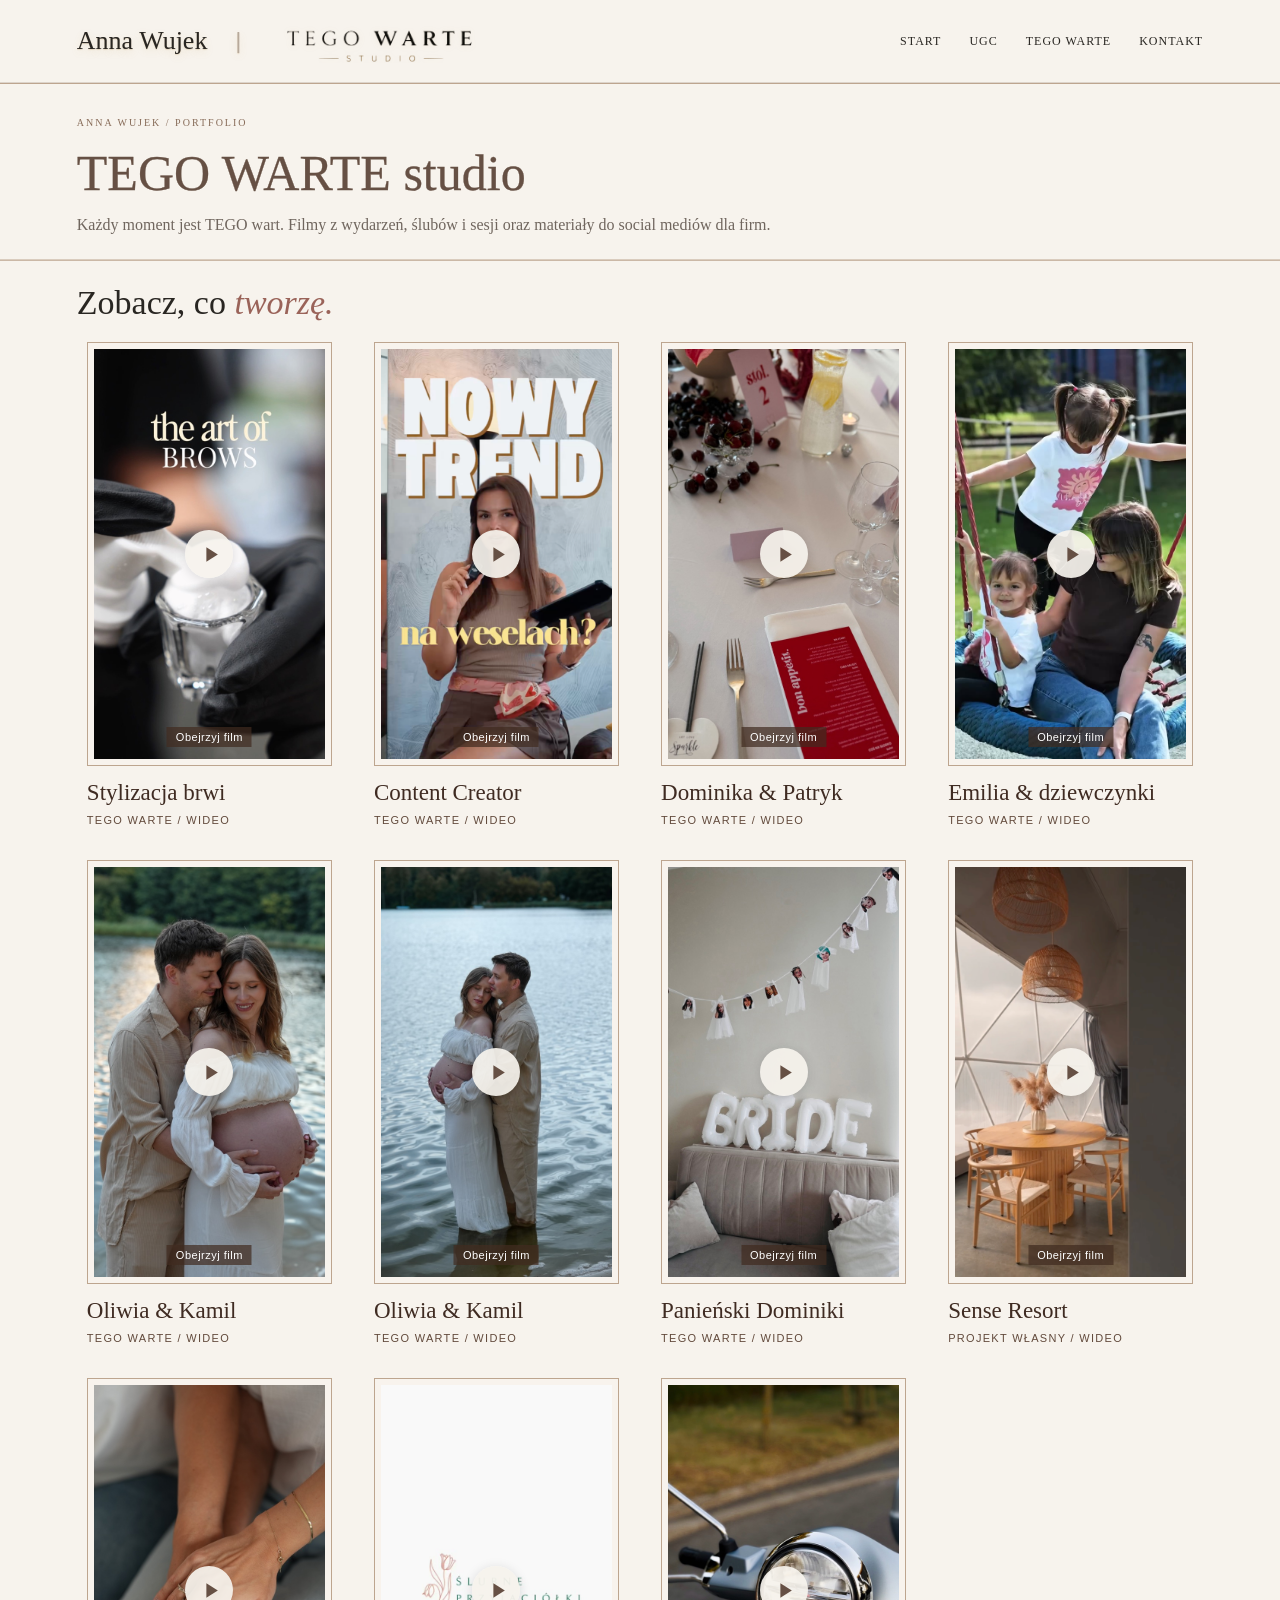
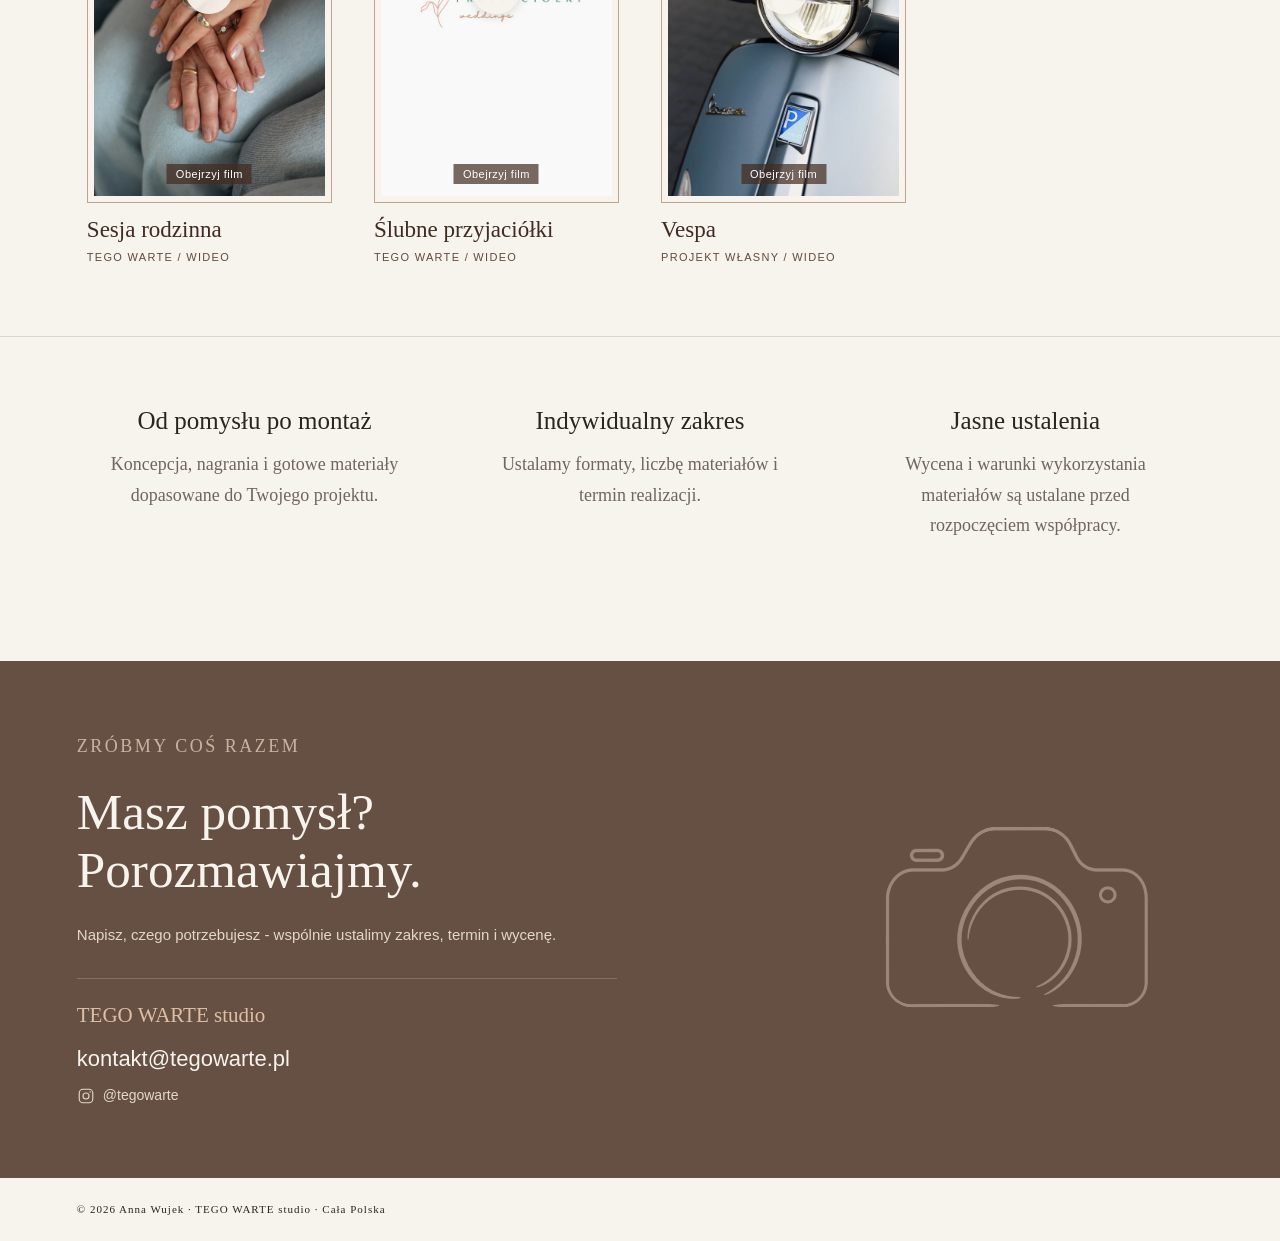
==== tegowarte.html @ 3f827d94 "Publish portfolio - part 6 of 11" ====
<!doctype html><html lang="pl"><head><meta charset="utf-8"><meta name="viewport" content="width=device-width,initial-scale=1"><title>TEGO WARTE studio - Anna Wujek</title><meta name="description" content="Anna Wujek - UGC dla marek i TEGO WARTE studio. Filmy, zdjęcia i historie z wydarzeń. Wrocław."><link rel="stylesheet" href="style.css?v=20261115-captionfonts"></head><body><nav><a href="index.html"><strong class="brand">Anna Wujek <span class="brand-divider">|</span> <span class="brand-wordmark"><img class="brand-logo" src="logo-tegowarte.png" alt="TEGO WARTE studio"></span></strong></a><div><a href="index.html">START</a><a href="ugc.html">UGC</a><a href="tegowarte.html">TEGO WARTE</a><a href="index.html#kontakt">KONTAKT</a></div></nav><main><section class="intro portfolio-intro"><span class="eyebrow">Anna Wujek / Portfolio</span><h1>TEGO WARTE studio</h1><p>Każdy moment jest TEGO wart. Filmy z wydarzeń, ślubów i sesji oraz materiały do social mediów dla firm.</p></section><section class="section"><span class="eyebrow">Wybrane materiały</span><h2>Zobacz, co <em>tworzę.</em></h2><div class="grid"><article><button type="button" class="film-preview" data-video="tegowarte-brwi.mp4" data-title="Stylizacja brwi" aria-label="Odtwórz film: Stylizacja brwi"><img class="film-cover" src="tegowarte-brwi.jpeg" alt="" loading="lazy"><span class="film-play" aria-hidden="true"><svg viewBox="0 0 24 24" fill="currentColor"><path d="M9 5v14l11-7z"/></svg></span><span class="film-open">Obejrzyj film</span></button><h3>Stylizacja brwi</h3><span>TEGO WARTE / WIDEO</span></article><article><button type="button" class="film-preview" data-video="tegowarte-content-creator.mp4" data-title="Content Creator" aria-label="Odtwórz film: Content Creator"><img class="film-cover" src="tegowarte-content-creator.png" alt="" loading="lazy"><span class="film-play" aria-hidden="true"><svg viewBox="0 0 24 24" fill="currentColor"><path d="M9 5v14l11-7z"/></svg></span><span class="film-open">Obejrzyj film</span></button><h3>Content Creator</h3><span>TEGO WARTE / WIDEO</span></article><article><button type="button" class="film-preview" data-video="tegowarte-dominika-patryk-slub.mp4" data-title="Dominika &amp; Patryk" aria-label="Odtwórz film: Dominika &amp; Patryk"><img class="film-cover" src="tegowarte-dominika-patryk-slub.jpg" alt="" loading="lazy"><span class="film-play" aria-hidden="true"><svg viewBox="0 0 24 24" fill="currentColor"><path d="M9 5v14l11-7z"/></svg></span><span class="film-open">Obejrzyj film</span></button><h3>Dominika &amp; Patryk</h3><span>TEGO WARTE / WIDEO</span></article><article><button type="button" class="film-preview" data-video="tegowarte-emilka-i-dziewczynki.mp4" data-title="Emilia &amp; dziewczynki" aria-label="Odtwórz film: Emilia &amp; dziewczynki"><img class="film-cover" src="tegowarte-emilka-i-dziewczynki.jpg" alt="" loading="lazy"><span class="film-play" aria-hidden="true"><svg viewBox="0 0 24 24" fill="currentColor"><path d="M9 5v14l11-7z"/></svg></span><span class="film-open">Obejrzyj film</span></button><h3>Emilia &amp; dziewczynki</h3><span>TEGO WARTE / WIDEO</span></article><article><button type="button" class="film-preview" data-video="tegowarte-oliwia-kamil-ciaza1.mp4" data-title="Oliwia &amp; Kamil" aria-label="Odtwórz film: Oliwia &amp; Kamil"><img class="film-cover" src="tegowarte-oliwia-kamil-ciaza1.jpg" alt="" loading="lazy"><span class="film-play" aria-hidden="true"><svg viewBox="0 0 24 24" fill="currentColor"><path d="M9 5v14l11-7z"/></svg></span><span class="film-open">Obejrzyj film</span></button><h3>Oliwia &amp; Kamil</h3><span>TEGO WARTE / WIDEO</span></article><article><button type="button" class="film-preview" data-video="tegowarte-oliwia-kamil-ciaza2.mp4" data-title="Oliwia &amp; Kamil" aria-label="Odtwórz film: Oliwia &amp; Kamil"><img class="film-cover" src="tegowarte-oliwia-kamil-ciaza2.jpg" alt="" loading="lazy"><span class="film-play" aria-hidden="true"><svg viewBox="0 0 24 24" fill="currentColor"><path d="M9 5v14l11-7z"/></svg></span><span class="film-open">Obejrzyj film</span></button><h3>Oliwia &amp; Kamil</h3><span>TEGO WARTE / WIDEO</span></article><article><button type="button" class="film-preview" data-video="tegowarte-panienski-dominiki.mp4" data-title="Panieński Dominiki" aria-label="Odtwórz film: Panieński Dominiki"><img class="film-cover" src="tegowarte-panienski-dominiki.jpeg" alt="" loading="lazy"><span class="film-play" aria-hidden="true"><svg viewBox="0 0 24 24" fill="currentColor"><path d="M9 5v14l11-7z"/></svg></span><span class="film-open">Obejrzyj film</span></button><h3>Panieński Dominiki</h3><span>TEGO WARTE / WIDEO</span></article><article><button type="button" class="film-preview" data-video="tegowarte-sense-resort.mp4" data-title="Sense Resort" aria-label="Odtwórz film: Sense Resort"><img class="film-cover" src="tegowarte-sense-resort.png" alt="" loading="lazy"><span class="film-play" aria-hidden="true"><svg viewBox="0 0 24 24" fill="currentColor"><path d="M9 5v14l11-7z"/></svg></span><span class="film-open">Obejrzyj film</span></button><h3>Sense Resort</h3><span>PROJEKT WŁASNY / WIDEO</span></article><article><button type="button" class="film-preview" data-video="tegowarte-sesja-rodzinna.mp4" data-title="Sesja rodzinna" aria-label="Odtwórz film: Sesja rodzinna"><img class="film-cover" src="tegowarte-sesja-rodzinna.jpg" alt="" loading="lazy"><span class="film-play" aria-hidden="true"><svg viewBox="0 0 24 24" fill="currentColor"><path d="M9 5v14l11-7z"/></svg></span><span class="film-open">Obejrzyj film</span></button><h3>Sesja rodzinna</h3><span>TEGO WARTE / WIDEO</span></article><article><button type="button" class="film-preview" data-video="tegowarte-slubne-przyjaciolki.mp4" data-title="Ślubne przyjaciółki" aria-label="Odtwórz film: Ślubne przyjaciółki"><img class="film-cover" src="tegowarte-slubne-przyjaciolki.jpg" alt="" loading="lazy"><span class="film-play" aria-hidden="true"><svg viewBox="0 0 24 24" fill="currentColor"><path d="M9 5v14l11-7z"/></svg></span><span class="film-open">Obejrzyj film</span></button><h3>Ślubne przyjaciółki</h3><span>TEGO WARTE / WIDEO</span></article><article><button type="button" class="film-preview" data-video="tegowarte-vespa.mp4" data-title="Vespa" aria-label="Odtwórz film: Vespa"><img class="film-cover" src="tegowarte-vespa.jpeg" alt="" loading="lazy"><span class="film-play" aria-hidden="true"><svg viewBox="0 0 24 24" fill="currentColor"><path d="M9 5v14l11-7z"/></svg></span><span class="film-open">Obejrzyj film</span></button><h3>Vespa</h3><span>PROJEKT WŁASNY / WIDEO</span></article></div></section><section class="section notes"><div><h3>Od pomysłu po montaż</h3><p>Koncepcja, nagrania i gotowe materiały dopasowane do Twojego projektu.</p></div><div><h3>Indywidualny zakres</h3><p>Ustalamy formaty, liczbę materiałów i termin realizacji.</p></div><div><h3>Jasne ustalenia</h3><p>Wycena i warunki wykorzystania materiałów są ustalane przed rozpoczęciem współpracy.</p></div></section><section class="contact contact-camera" id="kontakt"><div class="contact-copy"><span class="eyebrow" style="color:#c6b49f">Zróbmy coś razem</span><h2>Masz pomysł?<br>Porozmawiajmy.</h2><p>Napisz, czego potrzebujesz - wspólnie ustalimy zakres, termin i wycenę.</p><div class="contact-blocks"><div class="contact-block"><h3>TEGO WARTE studio</h3><a class="contact-email" href="mailto:kontakt@tegowarte.pl">kontakt@tegowarte.pl</a><a class="contact-instagram" href="https://www.instagram.com/tegowarte/" target="_blank" rel="noopener noreferrer"><svg class="ig-icon" viewBox="0 0 24 24" fill="none" stroke="currentColor" stroke-width="1.5" aria-hidden="true"><rect x="3" y="3" width="18" height="18" rx="5"/><circle cx="12" cy="12" r="4"/><circle cx="17.5" cy="6.5" r="1" fill="currentColor" stroke="none"/></svg><span>@tegowarte</span></a></div></div></div><div class="camera-accent camera-graphic" aria-hidden="true"><img src="aparat-grafika.png" alt=""></div></section></main><footer>© 2026 Anna Wujek · TEGO WARTE studio · Cała Polska</footer><dialog class="film-dialog" aria-labelledby="film-title"><div class="film-toolbar"><h2 id="film-title"></h2><div><button type="button" class="film-fullscreen">Pełny ekran</button><button type="button" class="film-close" aria-label="Zamknij film">Zamknij ×</button></div></div><video class="film-player" controls playsinline preload="none"></video><p class="film-error" hidden>Nie udało się odtworzyć filmu. <a>Otwórz plik filmu</a></p></dialog><script src="gallery.js?v=20261115-video-fullscreen" defer></script><script src="animations.js?v=20261115-motion" defer></script></body></html>
---- style.css ----
*{box-sizing:border-box}html{scroll-behavior:smooth}body{margin:0;background:#f7f3ed;color:#292622;font:16px/1.7 Arial,sans-serif}a{color:inherit;text-decoration:none}nav{display:flex;justify-content:space-between;align-items:center;padding:22px 6%;border-bottom:1px solid #ddd4cb}nav strong{font:26px Georgia}nav div{display:flex;gap:28px;font-size:12px;letter-spacing:1px}main{max-width:1400px;margin:auto}h1,h2,h3{font-weight:400}h1{font:clamp(56px,7vw,100px)/1.03 Georgia;margin:22px 0}h1 em,h2 em{color:#9a6359}h2{font:clamp(36px,4vw,58px)/1.15 Georgia}p{max-width:560px;color:#70665e}.eyebrow{font-size:11px;letter-spacing:3px;text-transform:uppercase;color:#876b58}.hero{display:grid;grid-template-columns:1fr 1fr;gap:7%;align-items:center;padding:70px 6% 100px}.portraits{position:relative;padding:0 0 40px 60px}.portraits .large{width:100%;height:600px;object-fit:cover;object-position:50% 58%}.portraits .small{position:absolute;bottom:0;left:0;width:42%;border:8px solid #f7f3ed;box-shadow:0 10px 30px #29262218}.actions{display:flex;gap:12px;flex-wrap:wrap;margin-top:30px}.button{display:inline-block;padding:13px 24px;background:#665044;color:white;font-size:12px;letter-spacing:1px}.button.light{background:transparent;border:1px solid #9a8a7c;color:#292622}.section{padding:70px 6%;border-top:1px solid #ddd4cb}.paths{display:grid;grid-template-columns:1fr 1fr;gap:35px}.path{border-top:1px solid #b7a99b;padding-top:25px}.path h3{font:38px Georgia;margin:16px 0}.path a{display:inline-block;border-bottom:1px solid;margin-top:15px}.about{display:grid;grid-template-columns:1fr 1fr;gap:10%;align-items:center}.about img{width:100%;max-height:550px;object-fit:cover;object-position:50% 30%}.intro{padding:70px 6% 40px}.intro h1{font-size:clamp(50px,6vw,80px)}.grid{display:grid;grid-template-columns:repeat(3,1fr);gap:36px 24px}.grid video{display:block;background:#e1d9ce;width:100%;aspect-ratio:9/16;object-fit:contain}.grid h3{font:24px Georgia;margin:12px 0 0}.grid span{font-size:11px;color:#8a7768;letter-spacing:2px}.contact{background:#665044;color:#f7f3ed;padding:70px 6%;margin-top:50px}.contact p{color:#e5d7c8}.contact a.mail{font:clamp(22px,4vw,48px) Georgia;border-bottom:1px solid #b79f8b;overflow-wrap:anywhere}footer{padding:22px 6%;font-size:11px;letter-spacing:1px}.notes{display:grid;grid-template-columns:repeat(3,1fr);gap:30px}.notes h3{font:25px Georgia}@media(max-width:700px){nav{align-items:start;gap:20px}nav div{gap:12px;flex-wrap:wrap;justify-content:end;font-size:10px}.hero{grid-template-columns:1fr;padding-top:40px;gap:45px}.portraits .large{height:470px}.portraits{padding-left:45px}.paths,.about,.notes{grid-template-columns:1fr}.grid{grid-template-columns:repeat(2,1fr);gap:25px 12px}.grid h3{font-size:20px}.section{padding:45px 6%}}
.opening{padding:55px 6% 65px}.opening-title{text-align:center}.opening-title h1{font-size:clamp(52px,6.5vw,90px);margin:20px 0 45px}.photo-story{display:grid;grid-template-columns:1fr .85fr 1fr;gap:4%;align-items:center}.photo-story figure{margin:0}.photo-story img{display:block;width:100%;height:410px;object-fit:cover;object-position:center 40%}.photo-story figure:last-child{padding-top:60px}.photo-story figure:last-child img{object-position:center 57%}.photo-story figcaption{font:italic 19px Georgia;padding-top:12px;color:#876b58}.story-copy{text-align:center}.story-copy p{font-size:17px}.text-link{font-size:12px;border-bottom:1px solid #9a6359;padding-bottom:6px}.offer .paths{display:block}.offer .path{display:grid;grid-template-columns:120px 1fr 1.2fr;gap:25px;align-items:center;padding:30px 0}.offer .path h3{margin:0}.offer .path a{grid-column:2/4;width:fit-content;margin:0}.offer .path p{margin:0}.offer .path:last-child{margin-top:10px}.offer{background:#eee6dd}@media(max-width:700px){.opening{padding:40px 6%}.opening-title h1{margin-bottom:30px}.photo-story{grid-template-columns:1fr 1fr;gap:18px}.photo-story img{height:300px}.photo-story figure:last-child{padding-top:25px}.story-copy{grid-column:1/3;grid-row:2;text-align:left;padding-top:15px}.photo-story figcaption{font-size:16px}.offer .path{grid-template-columns:1fr;gap:12px}.offer .path a{grid-column:auto}}

nav .brand{display:flex;align-items:center;gap:12px;flex-wrap:wrap}.brand-divider{color:#b7a99b;font:22px Arial}.brand-studio{font:14px Arial;letter-spacing:1px}@media(max-width:700px){nav .brand{gap:6px;font-size:22px}.brand-studio{font-size:10px}.brand-divider{font-size:17px}nav{flex-wrap:wrap}nav div{justify-content:start}}

.welcome{position:relative;isolation:isolate;display:grid;grid-template-columns:.9fr 1.1fr;min-height:620px;align-items:stretch;background:linear-gradient(to bottom,#eee5da 0%,#eee5da 35%,#eee4d8 55%,#ede2d5 72%,#ede1d3 88%,#eee3d7 100%)}
.welcome-photo{position:relative;isolation:isolate;display:flex;align-items:end;justify-content:center;padding:45px 30px 0;overflow:hidden}
.welcome-photo::before{content:"";position:absolute;z-index:-1;inset:15% -5% 0;background:radial-gradient(ellipse,rgba(255,249,240,.58),rgba(246,231,214,.2) 45%,transparent 72%);filter:blur(40px);pointer-events:none}
.welcome-photo img{position:relative;display:block;width:85%;max-height:565px;object-fit:contain;object-position:bottom;-webkit-mask-image:linear-gradient(to top,transparent 0%,rgba(0,0,0,.08) 5%,rgba(0,0,0,.3) 12%,rgba(0,0,0,.64) 22%,rgba(0,0,0,.9) 33%,#000 44%);mask-image:linear-gradient(to top,transparent 0%,rgba(0,0,0,.08) 5%,rgba(0,0,0,.3) 12%,rgba(0,0,0,.64) 22%,rgba(0,0,0,.9) 33%,#000 44%)}
.welcome-content{align-self:center;padding:45px 10% 45px 0}.welcome h1{font-size:clamp(44px,4.5vw,68px);margin:18px 0}.welcome h1 em{font-weight:400;color:#9a6359}.welcome-content>p{font-size:16px;margin-bottom:28px}.entry-links{display:grid;gap:16px}.entry-frame{display:block;border:1px solid #ad9380;padding:20px 24px;transition:background .2s,transform .2s}.entry-frame:hover,.entry-frame:focus-visible{background:#f7f3ed;transform:translateX(4px)}.entry-frame h2{font-size:31px;margin:8px 0}.entry-frame h2 span{float:right;font:24px Arial}.entry-frame small{font:italic 21px Georgia}.entry-frame p{font-size:13px;line-height:1.6;margin:0}.welcome-socials{display:flex;gap:24px;margin-top:25px;font-size:12px;color:#765d4b}
@media(max-width:700px){.welcome{grid-template-columns:.85fr 1.15fr;min-height:0}.welcome-photo{padding:20px 0 0}.welcome-photo img{width:100%;min-height:0;max-height:460px;object-fit:contain;object-position:bottom}.welcome-content{padding:30px 16px 30px 8px}.welcome h1{font-size:33px}.welcome-content>p{font-size:13px}.entry-frame{padding:13px 12px}.entry-frame h2{font-size:23px}.entry-frame small{font-size:16px}.entry-frame p{font-size:12px}.welcome .eyebrow{letter-spacing:1.3px;font-size:9px}.welcome-socials{gap:12px;flex-wrap:wrap;font-size:11px}}

.entry-cta{display:inline-block;margin-top:15px;padding-bottom:2px;border-bottom:1px solid #b39a86;font-size:11px;letter-spacing:1px;color:#765d4b}.welcome-socials a,.contact a[href*="instagram.com"]{display:inline-flex;gap:8px;align-items:center}.ig-icon{width:18px;height:18px;flex-shrink:0}.entry-frame:hover,.entry-frame:focus-visible{transform:none;background:rgba(255,250,244,.45)}
/* Background haze stays behind the fully visible portrait. */
.welcome-photo img{-webkit-mask-image:none;mask-image:none;z-index:1}
.welcome-photo::before{z-index:0}
/* Full-width light-brown background, softly blended into warm beige. */
.welcome{background:linear-gradient(180deg,#eee5da 0%,#eee5da 16%,#ede2d5 34%,#e8d9c9 52%,#e1cdb9 72%,#d7bda4 100%)}
.welcome-photo::before{background:radial-gradient(ellipse,rgba(255,249,240,.24),rgba(246,231,214,.08) 45%,transparent 72%)}
/* Slightly lighter offer cards with the existing hover highlight. */
.entry-frame{background:rgba(255,250,244,.26)}
.entry-frame:hover,.entry-frame:focus-visible{background:rgba(255,250,244,.55)}
.brand-studio{color:#9a6359}

.brand-studio{font:400 21px/1.2 Georgia,serif;letter-spacing:.2px;color:#9a6359}.brand-studio em{font-weight:400}@media(max-width:700px){.brand-studio{font-size:16px}}
.brand-studio{font-style:italic}
/* Restrained warm-gold shadow under the complete brand heading. */
nav .brand{text-shadow:0 1px 1px rgba(176,137,67,.22),0 3px 9px rgba(192,153,79,.18)}
nav .brand .brand-studio{font-weight:400;font-style:italic}
nav .brand .brand-studio{font-family:Baskerville,'Times New Roman',serif;font-weight:400;font-style:italic;text-shadow:0 2px 7px rgba(192,153,79,.14)}
nav .brand .brand-studio{font-size:23px}@media(max-width:700px){nav .brand .brand-studio{font-size:17px}}
/* Editorial serif for the personal opening line. */
.welcome-content>p{font-family:Baskerville,'Times New Roman',serif;font-size:23px;font-weight:400;font-style:normal;line-height:1.5;letter-spacing:.1px;color:#705a4d;max-width:490px;margin-top:20px;margin-bottom:30px}@media(max-width:700px){.welcome-content>p{font-size:18px;line-height:1.45}}
.welcome-content>p{font-family:Didot,'Bodoni 72',serif;font-size:22px;line-height:1.6;letter-spacing:.2px}@media(max-width:700px){.welcome-content>p{font-size:18px}}
.welcome-content>p{font-family:Palatino,'Palatino Linotype','Book Antiqua',serif;font-size:20px;font-weight:400;font-style:normal;line-height:1.6;letter-spacing:0}@media(max-width:700px){.welcome-content>p{font-size:17px}}
.welcome-content>p{font-family:'Times New Roman',Times,serif;font-size:22px;font-weight:400;font-style:normal;line-height:1.55;letter-spacing:.1px}@media(max-width:700px){.welcome-content>p{font-size:18px}}

.welcome-content>p:has(+p){margin-bottom:6px}.welcome-content>p+p{margin-top:0}
@media(min-width:701px){.welcome-content>p{max-width:none;white-space:nowrap;font-size:clamp(13px,1.18vw,16.5px);letter-spacing:0}}
@media(min-width:701px){.welcome-content>p{font-size:20px}}
/* Consistent classic text across the site; display headings retain their fonts. */
body{font-family:'Times New Roman',Times,serif;font-size:18px}
.entry-frame p{font-family:inherit;font-size:17px;line-height:1.5}
.entry-cta{font-family:inherit;font-size:14px;letter-spacing:.3px}
.grid span{font-family:inherit;font-size:12px}
.contact p,.notes p,.about p{font-family:inherit}
@media(max-width:700px){body{font-size:17px}.entry-frame p{font-size:14px}.entry-cta{font-size:12px}}

.entry-frame p{font-family:"Avenir Next",Avenir,Arial,sans-serif;font-size:15px;font-weight:400;line-height:1.6;letter-spacing:0}@media(max-width:700px){.entry-frame p{font-size:13px}}
.welcome-socials,.contact a[href*="instagram.com"]{font-family:'Avenir Next',Avenir,Arial,sans-serif;font-weight:400;font-style:normal;letter-spacing:0}
.welcome-socials{font-size:14px}.welcome-socials .ig-icon{width:20px;height:20px}@media(max-width:700px){.welcome-socials{font-size:13px}}
/* About section: copy left, portrait right. */
.about>div{grid-column:1;grid-row:1}.about>img{grid-column:2;grid-row:1}
@media(max-width:700px){.about>div{grid-column:1;grid-row:1}.about>img{grid-column:1;grid-row:2}}

.about>img{height:520px;max-height:none;object-fit:cover;object-position:65% 58%;width:100%}@media(max-width:700px){.about>img{height:430px}}
/* Quiet editorial frame for the about portrait. */
.about>img{padding:10px;background:#f7f3ed;border:1px solid #bda58f;box-shadow:0 5px 20px rgba(102,80,68,.06)}

.about>img{object-position:50% 50%}

.about>img{object-position:70% 50%}

.about>img{object-fit:contain;object-position:center}

nav .brand-logo{display:block;width:145px;height:85px;object-fit:contain;filter:drop-shadow(0 1px 3px rgba(176,137,67,.1))}
.welcome{margin:28px 3%;border:1px solid #bda58f;padding:12px;background-clip:content-box}
@media(max-width:700px){nav .brand-logo{width:105px;height:62px}.welcome{margin:18px 3%;padding:7px}}
/* Compact logo and a frame flush with the opening background. */
nav .brand-logo{width:105px;height:60px}
.welcome{padding:0;background-clip:border-box}
@media(max-width:700px){nav .brand-logo{width:88px;height:50px}.welcome{padding:0}}

/* Full-bleed opening with its fine border retained. */
.welcome{width:100vw;max-width:none;margin:0 0 0 calc(50% - 50vw);padding:0;border:1px solid #bda58f;background-clip:border-box}
/* Display only the original logo lettering, keeping the camera outside the crop. */
.brand-wordmark{position:relative;display:block;width:190px;height:38px;overflow:hidden}
nav .brand-wordmark .brand-logo{position:absolute;width:190px;height:auto;max-width:none;left:0;top:-77px}
@media(max-width:700px){.welcome{margin:0 0 0 calc(50% - 50vw);padding:0}.brand-wordmark{width:145px;height:30px}nav .brand-wordmark .brand-logo{width:145px;height:auto;top:-59px}}
/* Give the name, divider and wordmark room without increasing header height. */
nav .brand{gap:24px;flex-wrap:nowrap;white-space:nowrap}
.brand-divider{margin:0 4px}
nav{column-gap:40px}
@media(max-width:700px){nav .brand{gap:14px}.brand-divider{margin:0 2px}nav{row-gap:18px}}
.brand-wordmark{width:205px;transform:translateY(3px)}
nav .brand-wordmark .brand-logo{width:205px;top:-83px}
@media(max-width:700px){.brand-wordmark{width:155px;transform:translateY(2px)}nav .brand-wordmark .brand-logo{width:155px;top:-63px}}
.brand-wordmark{width:220px}
nav .brand-wordmark .brand-logo{width:220px;top:-89px}
@media(max-width:700px){.brand-wordmark{width:165px}nav .brand-wordmark .brand-logo{width:165px;top:-67px}}
/* Visible side rules inset slightly from viewport edges. */
.welcome::after{content:"";position:absolute;inset:0 12px;border-left:1px solid #bda58f;border-right:1px solid #bda58f;pointer-events:none;z-index:3}
@media(max-width:700px){.welcome::after{left:6px;right:6px}}
nav>div>a{transition:color .2s ease,background-color .2s ease; padding:7px 10px; margin:-7px -10px;border-radius:2px}
nav>div>a:hover,nav>div>a:focus-visible{color:#8b5e47;background-color:rgba(166,126,94,.12)}
/* Keep a single flush frame with no inset side rules. */
.welcome::after{display:none}
.welcome{border:1px solid #bda58f;padding:0;background-clip:border-box}
.about .eyebrow,.contact>.eyebrow{font-size:18px;letter-spacing:2.5px}
@media(max-width:700px){.about .eyebrow,.contact>.eyebrow{font-size:16px}}

.inline-profile{color:#8b5e47;text-decoration:underline;text-underline-offset:3px;transition:color .2s}.inline-profile:hover,.inline-profile:focus-visible{color:#563e30}
.inline-profile{text-decoration:none}

.contact-portrait{display:grid;grid-template-columns:1.2fr 1fr;gap:4%;padding:50px 6% 0;align-items:end;overflow:hidden}
.contact-copy{align-self:center;padding-bottom:50px;min-width:0}.contact-copy>.eyebrow{font-size:18px;letter-spacing:2.5px}.contact-portrait a.mail{font-size:clamp(22px,3vw,38px)}
.contact-photo{display:flex;align-items:end;justify-content:center}.contact-photo img{display:block;max-width:100%;height:510px;object-fit:contain;object-position:bottom}
@media(max-width:700px){.contact-portrait{grid-template-columns:1fr}.contact-copy{padding-bottom:15px}.contact-photo img{height:350px}.contact-copy>.eyebrow{font-size:16px}}
/* Contact portrait left; gently blend the photographed arm edges into the background. */
.contact-portrait{grid-template-columns:1fr 1.2fr}
.contact-portrait .contact-photo{grid-column:1;grid-row:1}
.contact-portrait .contact-copy{grid-column:2;grid-row:1}
.contact-photo img{-webkit-mask-image:linear-gradient(to right,transparent 0%,rgba(0,0,0,.3) 3%,#000 10%,#000 90%,rgba(0,0,0,.3) 97%,transparent 100%);mask-image:linear-gradient(to right,transparent 0%,rgba(0,0,0,.3) 3%,#000 10%,#000 90%,rgba(0,0,0,.3) 97%,transparent 100%)}
@media(max-width:700px){.contact-portrait{grid-template-columns:1fr}.contact-portrait .contact-photo{grid-column:1;grid-row:2}.contact-portrait .contact-copy{grid-column:1;grid-row:1}}

.contact-portrait{padding-bottom:50px;align-items:center}
.contact-photo img{-webkit-mask-image:none;mask-image:none;width:100%;height:480px;object-fit:contain;object-position:center;padding:10px;background:#f7f3ed;border:1px solid #bda58f}
.contact-portrait .contact-copy{padding-bottom:0}
@media(max-width:700px){.contact-photo img{height:390px}}

.contact-camera{display:grid;grid-template-columns:1.45fr .75fr;gap:5%;align-items:center;padding:70px 6%;position:relative}
.contact-camera .contact-copy{padding:0}.camera-accent{display:flex;align-items:center;justify-content:center}.camera-accent img{display:block;width:100%;max-width:300px;height:auto;filter:drop-shadow(0 10px 16px rgba(0,0,0,.12))}
@media(max-width:700px){.contact-camera{grid-template-columns:1fr}.camera-accent img{max-width:190px}.camera-accent{justify-content:flex-end;margin-top:10px}}

.camera-accent img{max-width:380px}@media(max-width:700px){.camera-accent img{max-width:250px}}

.camera-accent img{filter:drop-shadow(0 10px 14px rgba(0,0,0,.23))}

/* Reuse the exact camera linework from the brand logo. */
.camera-symbol{position:relative;display:block;width:250px;height:215px;overflow:hidden;justify-self:center;align-self:center}
.camera-symbol img{position:absolute;max-width:none;width:550px;height:auto;left:-150px;top:-24px;filter:none}
@media(max-width:700px){.camera-symbol{width:180px;height:160px;margin-top:20px}.camera-symbol img{width:400px;max-width:none;left:-110px;top:-17px}}

.camera-graphic{display:flex;position:static;overflow:visible;width:auto;height:auto}
.camera-graphic img{position:static;display:block;max-width:320px;width:100%;height:auto;filter:none}
@media(max-width:700px){.camera-graphic img{max-width:220px}}
/* Single warm beige tone for the decorative camera. */
.camera-graphic{position:relative}
.camera-graphic img{visibility:hidden}
.camera-graphic::before{content:"";position:absolute;inset:0;background:#d3bda5;-webkit-mask:url('aparat-grafika.png') center/contain no-repeat;mask:url('aparat-grafika.png') center/contain no-repeat;pointer-events:none}
/* Keep the image visible and tint its linework directly. */
.camera-graphic::before{display:none}
.camera-graphic img{visibility:visible;filter:brightness(0) saturate(100%) invert(82%) sepia(17%) saturate(400%) hue-rotate(345deg)}
/* Larger, quieter camera ornament. */
.camera-graphic img{max-width:410px;opacity:.42;filter:brightness(0) saturate(100%) invert(82%) sepia(17%) saturate(240%) hue-rotate(345deg)}
@media(max-width:700px){.camera-graphic img{max-width:280px}}

.contact-copy h2{font-size:clamp(36px,4vw,56px);line-height:1.13;margin:22px 0 24px}
.contact-copy>p{font-family:'Avenir Next',Avenir,Arial,sans-serif;font-size:15px;line-height:1.65;max-width:520px;margin:0 0 30px}
.contact-blocks{display:grid;gap:24px;max-width:540px}
.contact-block{display:grid;justify-items:start;gap:10px;padding-top:19px;border-top:1px solid rgba(229,215,200,.25)}
.contact-block h3{font-family:Georgia,serif;font-size:21px;font-weight:400;margin:0;color:#f7f3ed}
.contact .contact-email{font-family:'Avenir Next',Avenir,Arial,sans-serif;font-size:22px;line-height:1.4;color:#f7f3ed;text-decoration:none;border:0;overflow-wrap:anywhere}
.contact .contact-instagram{font-family:'Avenir Next',Avenir,Arial,sans-serif;font-size:14px;color:#e5d7c8;display:inline-flex;align-items:center;gap:8px}
.contact-email:hover,.contact-instagram:hover{opacity:.75}
@media(max-width:700px){.contact .contact-email{font-size:19px}.contact-block h3{font-size:20px}}
/* Warm beige contact cards with dark-brown typography. */
.contact-block{padding:22px 25px;background:#eaded1;border:1px solid #d4bda7;gap:11px}
.contact-block h3{color:#50392d}
.contact .contact-email{color:#624a3c}
.contact .contact-instagram{color:#80634f}
@media(max-width:700px){.contact-block{padding:20px}}
/* Restore the open contact layout, with a warmer accent on headings. */
.contact-block{background:transparent;padding:19px 0 0;border:0;border-top:1px solid rgba(229,215,200,.25);gap:10px}
.contact-block h3{color:#dfbfa4}
.contact .contact-email{color:#f7f3ed}
.contact .contact-instagram{color:#e5d7c8}
@media(max-width:700px){.contact-block{padding:19px 0 0}}

/* UGC portfolio: restrained display sizes and consistent practical copy. */
.ugc-page .intro{padding:44px 6% 36px}
.ugc-page .intro h1{font-family:Georgia,serif;font-size:clamp(36px,4vw,50px);font-weight:400;line-height:1.15;margin:18px 0 22px}
.ugc-page .intro p,.ugc-page .notes p,.ugc-page .contact>p{font-family:'Avenir Next',Avenir,Arial,sans-serif;font-size:16px;font-weight:400;line-height:1.7}
.ugc-page .intro p{max-width:650px;margin:0}
.ugc-page .section{padding-top:44px;padding-bottom:44px}
.ugc-page .section>h2{font-size:clamp(30px,3vw,40px);line-height:1.2;margin:18px 0 32px}
.ugc-page .eyebrow{font-family:'Avenir Next',Avenir,Arial,sans-serif;font-size:12px;letter-spacing:2px}
.ugc-page .grid h3{font-size:23px;font-weight:400}
.ugc-page .grid span{font-family:'Avenir Next',Avenir,Arial,sans-serif;font-size:11px;letter-spacing:1.3px}
.ugc-page .notes h3{font-size:24px;margin:0 0 12px}
@media(max-width:700px){.ugc-page .intro{padding-top:32px}.ugc-page .intro p,.ugc-page .notes p{font-size:15px}.ugc-page .section{padding-top:32px;padding-bottom:32px}}
.ugc-page .intro{text-align:center}
.ugc-page .intro h1{color:#89634e}
.ugc-page .intro p{margin-left:auto;margin-right:auto}
/* Compact brown UGC introduction, bringing the portfolio above the fold. */
.ugc-page .intro{background:#665044;color:#f7f3ed;padding:22px 6% 24px}
.ugc-page .intro .eyebrow{color:#dfbfa4;font-size:10px;letter-spacing:2px}
.ugc-page .intro h1{color:#f7f3ed;font-size:clamp(30px,3.2vw,42px);margin:9px 0 12px;line-height:1.12}
.ugc-page .intro p{color:#e5d7c8;font-size:14px;line-height:1.5;max-width:760px}
.ugc-page .intro+.section{padding-top:22px;border-top:0}
.ugc-page .intro+.section>.eyebrow{display:none}
.ugc-page .intro+.section>h2{font-size:clamp(26px,2.7vw,34px);margin:0 0 20px}
@media(max-width:700px){.ugc-page .intro{padding:18px 6%}.ugc-page .intro p{font-size:13px}.ugc-page .intro+.section{padding-top:20px}}
.ugc-page .intro{border:1px solid #bda58f;background-clip:border-box}
/* Beige introduction with a distinct brown portfolio section. */
.ugc-page .intro{background:#eee5da;color:#50392d;border:1px solid #bda58f}
.ugc-page .intro .eyebrow{color:#876b58}
.ugc-page .intro h1{color:#89634e}
.ugc-page .intro p{color:#70665e}
.ugc-page .intro+.section{background:#665044;color:#f7f3ed;border:1px solid #bda58f;border-top:0}
.ugc-page .intro+.section>h2{color:#f7f3ed}
.ugc-page .intro+.section>h2 em{color:#dfbfa4}
.ugc-page .intro+.section .grid h3{color:#3f2b22}
.ugc-page .intro+.section .grid article>span{color:#624a3c}
.ugc-page .intro+.section{background:linear-gradient(180deg,#92745f 0%,#80634f 150px,#705644 330px,#665044 540px,#665044 100%)}
/* One continuous transition from the beige introduction into the brown gallery. */
.ugc-page .intro{background:linear-gradient(180deg,#eee5da 0%,#eee5da 36%,#e3d4c3 60%,#c2a78e 82%,#92745f 100%);border-bottom:0;padding-bottom:48px}
.ugc-page .intro+.section{border-top:0}

.ugc-showcase{border:1px solid #bda58f;background:linear-gradient(180deg,#eee5da 0px,#eee5da 120px,#deccb9 220px,#b99a80 330px,#896a54 470px,#665044 660px,#665044 100%)}
.ugc-page .ugc-showcase>.intro{background:transparent;border:0;padding-bottom:24px}
.ugc-page .ugc-showcase>.intro+.section{background:transparent;border:0}
.ugc-page .ugc-showcase>.intro+.section>h2{color:#624a3c}
.ugc-page .ugc-showcase>.intro+.section>h2 em{color:#89634e}

.ugc-page .intro h1{color:#50392d;font-size:clamp(36px,4vw,50px);letter-spacing:.2px}
.ugc-title-main{font-weight:400;letter-spacing:2px}
.ugc-page .intro h1 em{color:#9a6359;font-weight:400}
.ugc-page .intro h1,.ugc-page .intro h1 em{color:#50392d}
.ugc-page .intro h1{color:#50392d}.ugc-page .intro h1 em{color:#9a6359}

/* Compact framed film covers and an accessible enlarged player. */
.grid{grid-template-columns:repeat(4,minmax(0,1fr));gap:30px 22px;align-items:start}
.grid article{min-width:0}.film-preview{display:block;position:relative;appearance:none;width:100%;max-width:245px;margin:0 auto;padding:6px;border:1px solid #bda58f;background:rgba(247,243,237,.1);cursor:pointer;overflow:hidden;transition:background .2s,border-color .2s}
.film-preview img{display:block;width:100%;height:auto;aspect-ratio:9/16;object-fit:cover;transition:filter .2s}
.film-preview:hover,.film-preview:focus-visible{background:rgba(247,243,237,.3);border-color:#ead7c1}
.film-preview:hover img{filter:brightness(.86)}
.film-preview:focus-visible{outline:2px solid #dfbfa4;outline-offset:4px}
.grid .film-play{position:absolute;inset:50% auto auto 50%;transform:translate(-50%,-50%);display:grid;place-items:center;width:48px;height:48px;border-radius:50%;background:rgba(247,243,237,.92);color:#665044;box-shadow:0 2px 12px #0002}
.film-play svg{width:25px;height:25px}
.grid .film-open{position:absolute;bottom:18px;left:50%;transform:translateX(-50%);white-space:nowrap;padding:4px 9px;background:rgba(65,44,32,.7);font:11px 'Avenir Next',Arial,sans-serif;color:#fff;letter-spacing:.5px}
.grid article>h3,.grid article>span{display:block;max-width:245px;margin-left:auto;margin-right:auto}
.grid article>h3{font-size:21px;margin-top:12px;margin-bottom:4px}
.film-dialog{max-width:calc(100vw - 32px);width:min(780px,calc(100vw - 32px));max-height:94dvh;padding:16px;border:1px solid #bda58f;background:#29221d;color:#f7f3ed;overflow:auto}
.film-dialog::backdrop{background:rgba(28,21,17,.86);backdrop-filter:blur(5px)}
.film-toolbar{display:flex;justify-content:space-between;align-items:center;gap:15px;margin-bottom:12px}.film-toolbar h2{font:22px Georgia,serif;margin:0}.film-toolbar>div{display:flex;gap:9px}.film-toolbar button{font:13px 'Avenir Next',Arial,sans-serif;background:transparent;color:#f7f3ed;border:1px solid #90745e;padding:8px 11px;cursor:pointer}.film-toolbar button:hover{background:#665044}
.film-dialog .film-player{display:block;width:100%;height:calc(88dvh - 75px);max-height:800px;object-fit:contain;background:#171310}
.film-is-open{overflow:hidden}.film-error{font:14px Arial,sans-serif;color:#e5d7c8}.film-error a{text-decoration:underline}
@media(max-width:900px){.grid{grid-template-columns:repeat(3,minmax(0,1fr))}}
@media(max-width:600px){.grid{grid-template-columns:repeat(2,minmax(0,1fr));gap:24px 12px}.film-preview{padding:4px}.grid .film-play{width:40px;height:40px}.film-toolbar{align-items:start}.film-toolbar h2{font-size:18px}.film-toolbar button{font-size:11px;padding:7px}.film-dialog{padding:10px}.grid article>h3{font-size:19px}}

.film-preview .film-cover{display:block;width:100%;height:auto;aspect-ratio:9/16;object-fit:cover;pointer-events:none}

.film-dialog::backdrop{background:#231b16;backdrop-filter:none;-webkit-backdrop-filter:none}.film-dialog{background:#29221d}
/* Beige UGC page; frame the introduction only. */
.ugc-page,.ugc-page .ugc-showcase{background:#f7f3ed}
.ugc-page .ugc-showcase{border:0}
.ugc-page .ugc-showcase>.intro{background:#eee5da;border:1px solid #bda58f}
.ugc-page .ugc-showcase>.intro+.section{background:#f7f3ed;border:0;color:#292622}
.ugc-page .ugc-showcase>.intro+.section>h2{color:#292622}
.ugc-page .ugc-showcase>.intro+.section>h2 em{color:#9a6359}
.ugc-page .ugc-showcase .grid h3{color:#50392d}
.ugc-page .ugc-showcase .grid article>span{color:#876b58}
.ugc-page .film-preview{background:#eee5da;border-color:#bda58f}
.ugc-page .film-preview:hover,.ugc-page .film-preview:focus-visible{background:#e3d4c3;border-color:#96765e}

/* Size the modal to the actual clip rather than a wide black video canvas. */
.film-dialog{padding:8px;max-height:96dvh;overflow:auto}
.film-dialog .film-player{display:block;max-width:100%;max-height:none;background:transparent;object-fit:contain;margin:0 auto}
.film-toolbar{flex-wrap:wrap;gap:8px;margin-bottom:8px}
.film-toolbar h2{font-size:18px;line-height:1.25}
.film-toolbar>div{gap:6px;margin-left:auto}
.film-toolbar button{font-size:11px;padding:6px 8px}
.film-player:fullscreen{width:100%!important;height:100%!important;object-fit:contain;background:#171310}

/* Shared portfolio introductions: TEGO WARTE layout, compact UGC scale. */
.ugc-page .ugc-showcase>.intro.portfolio-intro,
main>.intro.portfolio-intro{
 background:#f7f3ed;border:0;text-align:left;padding:22px 6% 24px;color:#292622;
}
.ugc-page .portfolio-intro h1,
main>.portfolio-intro h1{
 font-family:Georgia,serif;font-size:clamp(36px,4vw,50px);font-weight:400;
 font-style:normal;line-height:1.12;letter-spacing:0;color:#292622;margin:9px 0 12px;
}
.ugc-page .portfolio-intro .eyebrow,
main>.portfolio-intro .eyebrow{
 font-family:'Times New Roman',Times,serif;font-size:10px;letter-spacing:2px;color:#876b58;
}
.ugc-page .portfolio-intro p,
main>.portfolio-intro p{
 font-family:'Times New Roman',Times,serif;font-size:16px;font-weight:400;
 line-height:1.5;max-width:760px;margin:0;color:#70665e;
}
main>.portfolio-intro+.section{padding-top:22px;border-top:1px solid #ddd4cb}
main>.portfolio-intro+.section>h2{font-size:clamp(26px,2.7vw,34px);margin:0 0 20px}
main>.portfolio-intro+.section>.eyebrow{display:none}
@media(max-width:700px){
 .ugc-page .ugc-showcase>.intro.portfolio-intro,main>.intro.portfolio-intro{padding:18px 6%}
 .ugc-page .portfolio-intro p,main>.portfolio-intro p{font-size:15px}
}

/* Separate framed introductions on both portfolio pages. */
.ugc-page .ugc-showcase>.intro.portfolio-intro,
main>.intro.portfolio-intro{
 border:1px solid #bda58f;background:#eee5da;
}
.ugc-page .portfolio-intro h1,
main>.portfolio-intro h1{font-weight:700}

/* Keep the frames with the original TEGO WARTE page background. */
.ugc-page .ugc-showcase>.intro.portfolio-intro,
main>.intro.portfolio-intro{background:#f7f3ed}

/* Full-width horizontal rules, without vertical frame edges. */
.ugc-page .ugc-showcase>.intro.portfolio-intro,
main>.intro.portfolio-intro{position:relative;border:0}
.portfolio-intro::before,.portfolio-intro::after{
 content:"";position:absolute;left:0;right:0;height:1px;
 background:#bda58f;box-shadow:0 0 0 100vmax #bda58f;
 clip-path:inset(0 -100vmax);pointer-events:none;
}
.portfolio-intro::before{top:0}
.portfolio-intro::after{bottom:0}
main>.portfolio-intro+.section{border-top:0}

/* A subtle weight increase without Georgia's heavy bold cut. */
.ugc-page .portfolio-intro h1,
main>.portfolio-intro h1{
 font-weight:400;-webkit-text-stroke:.3px currentColor;
}

/* Warm brown titles on both portfolio introductions. */
.ugc-page .portfolio-intro h1,
main>.portfolio-intro h1{color:#665044}

/* Clear, dark-brown UGC film captions. */
.ugc-page .ugc-showcase .grid article>h3{color:#3f2b22}
.ugc-page .ugc-showcase .grid article>span{color:#624a3c}

/* Let the clip fill its frame; float title and actions over the picture. */
.film-dialog{padding:0;overflow:hidden;max-height:94dvh}
.film-dialog .film-player{margin:0;max-width:100%;object-fit:contain}
.film-dialog .film-toolbar{
 position:absolute;top:0;left:0;right:0;z-index:2;
 margin:0;padding:12px;gap:8px;align-items:center;
 background:rgba(35,27,22,.48);color:#fff;
}
.film-dialog .film-toolbar h2{
 font-size:18px;line-height:1.2;color:#fff;
 text-shadow:0 1px 3px rgba(0,0,0,.5);
}
.film-dialog .film-toolbar button{
 background:rgba(35,27,22,.55);border-color:rgba(229,215,200,.65);color:#fff;
}
.film-dialog .film-toolbar button:hover{background:#665044}
.film-dialog .film-error{position:absolute;inset:auto 12px 65px;background:#29221d;padding:12px;z-index:3}
@media(max-width:600px){
 .film-dialog .film-toolbar{padding:8px;gap:6px}
 .film-dialog .film-toolbar h2{font-size:16px}
 .film-dialog .film-toolbar button{font-size:10px;padding:5px 7px}
}

/* Strong caption contrast on the beige galleries, overriding old brown-section styles. */
.ugc-page .ugc-showcase .section .grid article>h3,
main>.section .grid article>h3{color:#3f2b22;opacity:1}
.ugc-page .ugc-showcase .section .grid article>span,
main>.section .grid article>span{color:#624a3c;opacity:1}

/* Custom controls keep the volume clear of the title and window actions. */
.clip-controls,.clip-volume{
 position:absolute;z-index:3;display:flex;align-items:center;gap:10px;
 background:rgba(35,27,22,.76);border:1px solid rgba(229,215,200,.45);
 border-radius:24px;color:#fff;padding:9px 12px;
 font:12px 'Avenir Next',Arial,sans-serif;
}
.clip-controls{bottom:12px;left:12px;right:12px;flex-wrap:wrap}
.clip-volume{right:12px;top:50%;transform:translateY(-50%);flex-direction:column;padding:10px 8px;gap:12px}
.clip-controls button,.clip-volume button{
 display:grid;place-items:center;flex-shrink:0;width:28px;height:28px;
 border:0;padding:0;background:transparent;color:#fff;cursor:pointer;font-size:18px;
}
.clip-volume svg{width:23px;height:23px}
.clip-time{white-space:nowrap;font-variant-numeric:tabular-nums}
.clip-seek{flex:1;min-width:70px;margin:0}
.clip-volume-slider{writing-mode:vertical-lr;direction:rtl;width:18px;height:100px;margin:0}
.clip-controls input,.clip-volume input{accent-color:#e5d7c8;cursor:pointer}
.clip-controls button:focus-visible,.clip-volume button:focus-visible{outline:2px solid #e5d7c8;outline-offset:2px;border-radius:4px}
.film-dialog:fullscreen{max-width:none;max-height:none;width:100vw!important;height:100dvh;padding:0;border:0;display:grid;place-items:center;background:#231b16}
.film-dialog:fullscreen .film-player{width:100%!important;height:100%!important;object-fit:contain}

/* Selected UGC partnerships, consistent with the warm editorial palette. */
.trusted-brands{padding-top:44px;padding-bottom:44px}
.trusted-brands h2{font:clamp(30px,3vw,40px)/1.2 Georgia,serif;color:#665044;margin:14px 0 28px}
.brand-list{list-style:none;margin:0;padding:0;display:grid;grid-template-columns:repeat(4,minmax(0,1fr));gap:0 28px}
.brand-list li{display:flex;align-items:center;min-height:84px;padding:18px 0;border-top:1px solid #bda58f;color:#50392d;font:22px/1.3 Georgia,serif;overflow-wrap:anywhere}
@media(max-width:700px){.brand-list{grid-template-columns:repeat(2,minmax(0,1fr));gap:0 20px}.brand-list li{font-size:19px;min-height:74px}}

/* Balanced alignment for the three cooperation notes. */
.section.notes{text-align:center;align-items:start}
.section.notes>div{min-width:0}
.section.notes h3{margin:0 0 14px}
.section.notes p{max-width:34ch;margin:0 auto;line-height:1.7;text-align:center}
.trusted-brands .trusted-note{
 max-width:none;margin:24px 0 0;text-align:center;
 color:#70665e;font:14px/1.6 'Avenir Next',Avenir,Arial,sans-serif;
}

/* Compact volume popover anchored to the bottom controls. */
.clip-controls .clip-volume{
 position:relative;inset:auto;transform:none;flex-shrink:0;
 padding:0;border:0;border-radius:0;background:transparent;gap:0;
}
.clip-controls .clip-volume-slider{
 display:none;position:absolute;right:0;bottom:34px;width:36px;height:112px;
 padding:10px 6px;border:1px solid rgba(229,215,200,.45);border-radius:18px;
 background:rgba(35,27,22,.85);
}
.clip-controls .clip-volume:hover .clip-volume-slider,
.clip-controls .clip-volume:focus-within .clip-volume-slider,
.clip-controls .clip-volume.is-expanded .clip-volume-slider{display:block}
.clip-controls .clip-volume::before{content:"";position:absolute;right:0;bottom:25px;width:36px;height:12px}

/* Gentle one-time entrances, with a small stagger in repeated content. */
.motion-reveal{
 opacity:0;translate:0 18px;
 transition:opacity .65s ease var(--reveal-delay,0ms),translate .65s cubic-bezier(.2,.65,.3,1) var(--reveal-delay,0ms);
}
.motion-reveal.is-visible{opacity:1;translate:0 0}
@media(hover:hover) and (prefers-reduced-motion:no-preference){
 .film-preview .film-cover{transition:transform .4s ease,filter .25s ease}
 .film-preview:hover .film-cover{transform:scale(1.025)}
 .film-play{transition:transform .25s ease,background .25s ease}
 .film-preview:hover .film-play{transform:translate(-50%,-50%) scale(1.06)}
}
@keyframes film-appear{from{opacity:0}to{opacity:1}}
.film-dialog[open]{animation:film-appear .2s ease-out}
@media(prefers-reduced-motion:reduce){
 html{scroll-behavior:auto}
 .motion-reveal{opacity:1;translate:none;transition:none}
 .film-dialog[open]{animation:none}
 .entry-frame,.film-preview,.film-cover,.film-play,nav a,.welcome-socials a{transition:none!important}
}

/* A gentle lift in scale for the two homepage offer cards. */
.welcome .entry-frame{transition:background .25s ease,transform .3s ease,box-shadow .3s ease}
@media(hover:hover) and (prefers-reduced-motion:no-preference){
 .welcome .entry-frame:hover{transform:scale(1.02);box-shadow:0 6px 20px rgba(80,57,45,.08)}
}
.welcome .entry-frame:focus-visible{transform:scale(1.02);box-shadow:0 6px 20px rgba(80,57,45,.08)}
@media(prefers-reduced-motion:reduce){.welcome .entry-frame:focus-visible{transform:none}}

/* Match the about portrait's hover to the homepage offer cards. */
.about>img{transition:transform .3s ease,box-shadow .3s ease,opacity .65s ease var(--reveal-delay,0ms),translate .65s cubic-bezier(.2,.65,.3,1) var(--reveal-delay,0ms)}
@media(hover:hover) and (prefers-reduced-motion:no-preference){
 .about>img:hover{transform:scale(1.02);box-shadow:0 6px 20px rgba(80,57,45,.08)}
}
@media(prefers-reduced-motion:reduce){.about>img{transition:none}}

/* The same film title and category typography in both portfolios. */
.ugc-page .ugc-showcase .grid article>h3,
main .grid article>h3{
 font-family:Georgia,serif;font-size:23px;font-weight:400;font-style:normal;
 line-height:1.3;letter-spacing:0;
}
.ugc-page .ugc-showcase .grid article>span,
main .grid article>span{
 font-family:'Avenir Next',Avenir,Arial,sans-serif;font-size:11px;
 font-weight:400;font-style:normal;line-height:1.6;letter-spacing:1.3px;
}
@media(max-width:600px){
 .ugc-page .ugc-showcase .grid article>h3,main .grid article>h3{font-size:19px}
}

.welcome-content>p{white-space:normal}
@media(max-width:380px){nav .brand{gap:9px}.brand-wordmark{width:140px}nav .brand-wordmark .brand-logo{width:140px;top:-57px}}
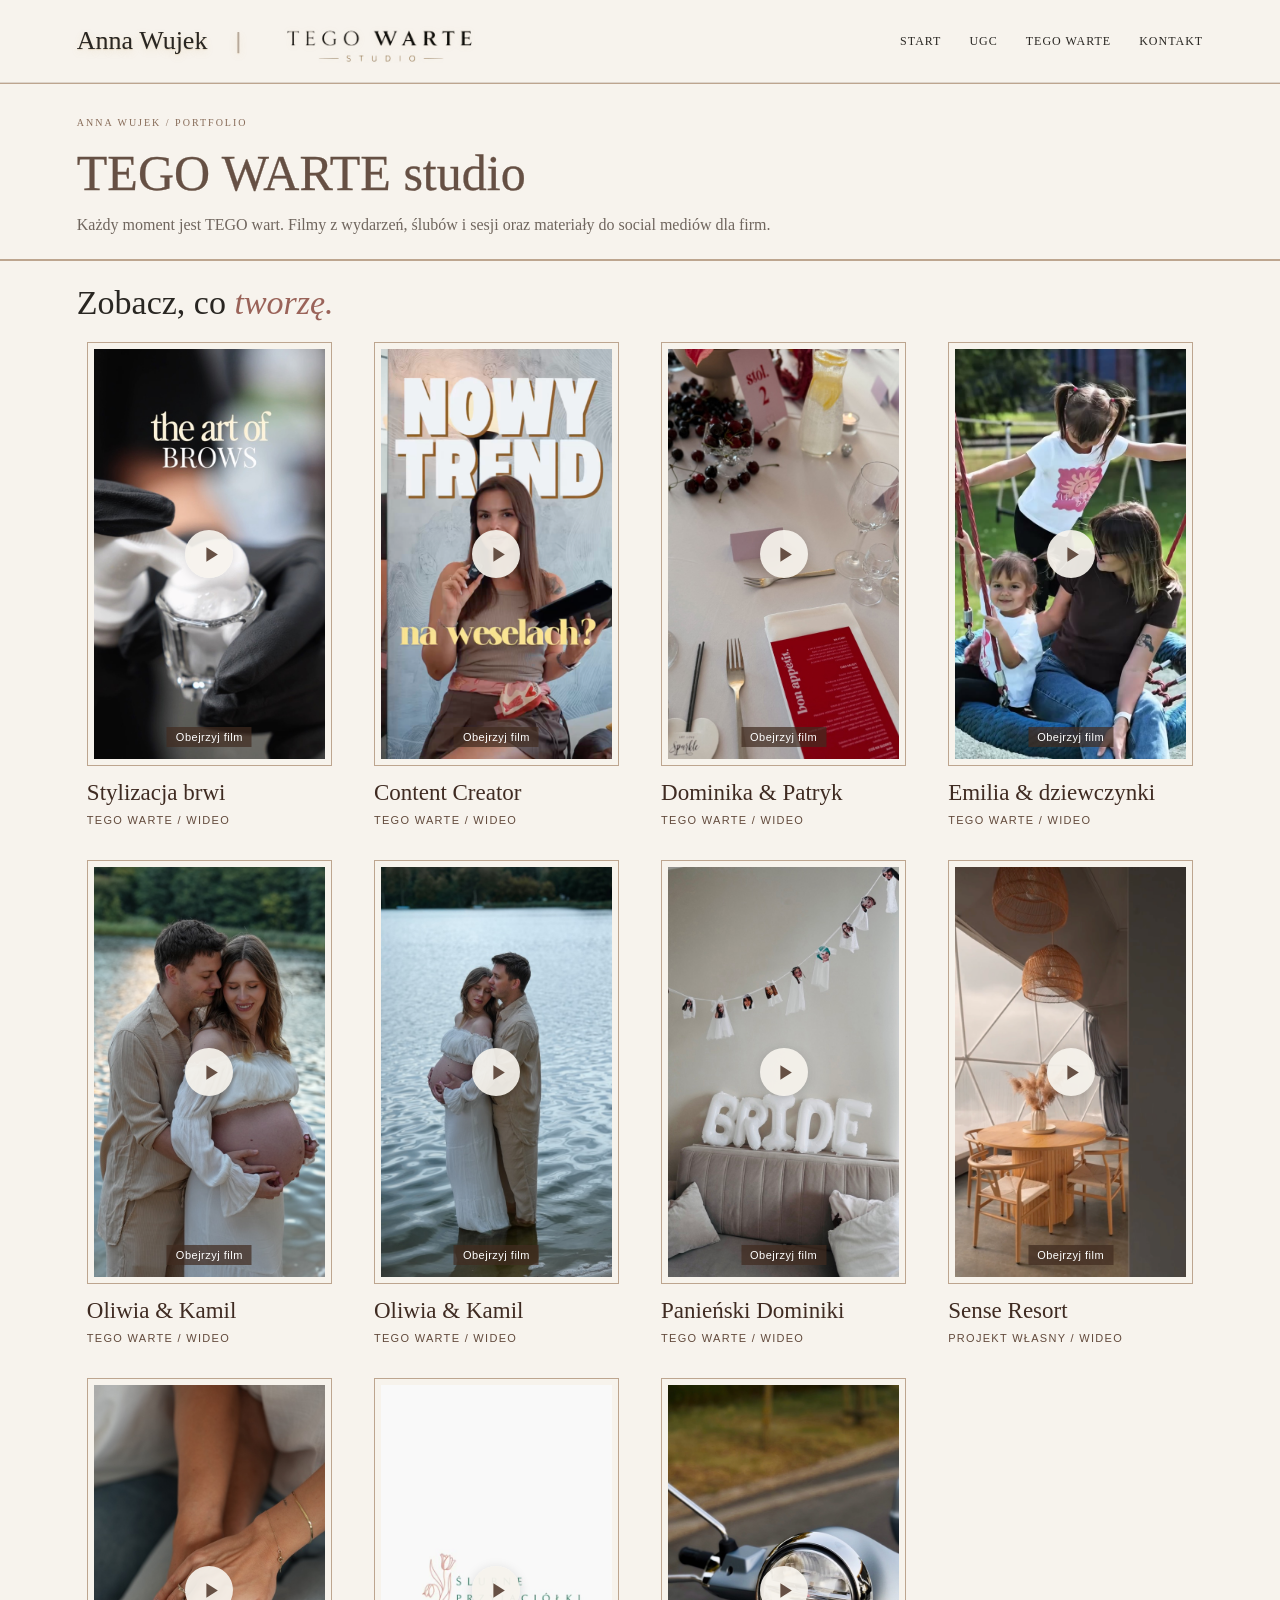
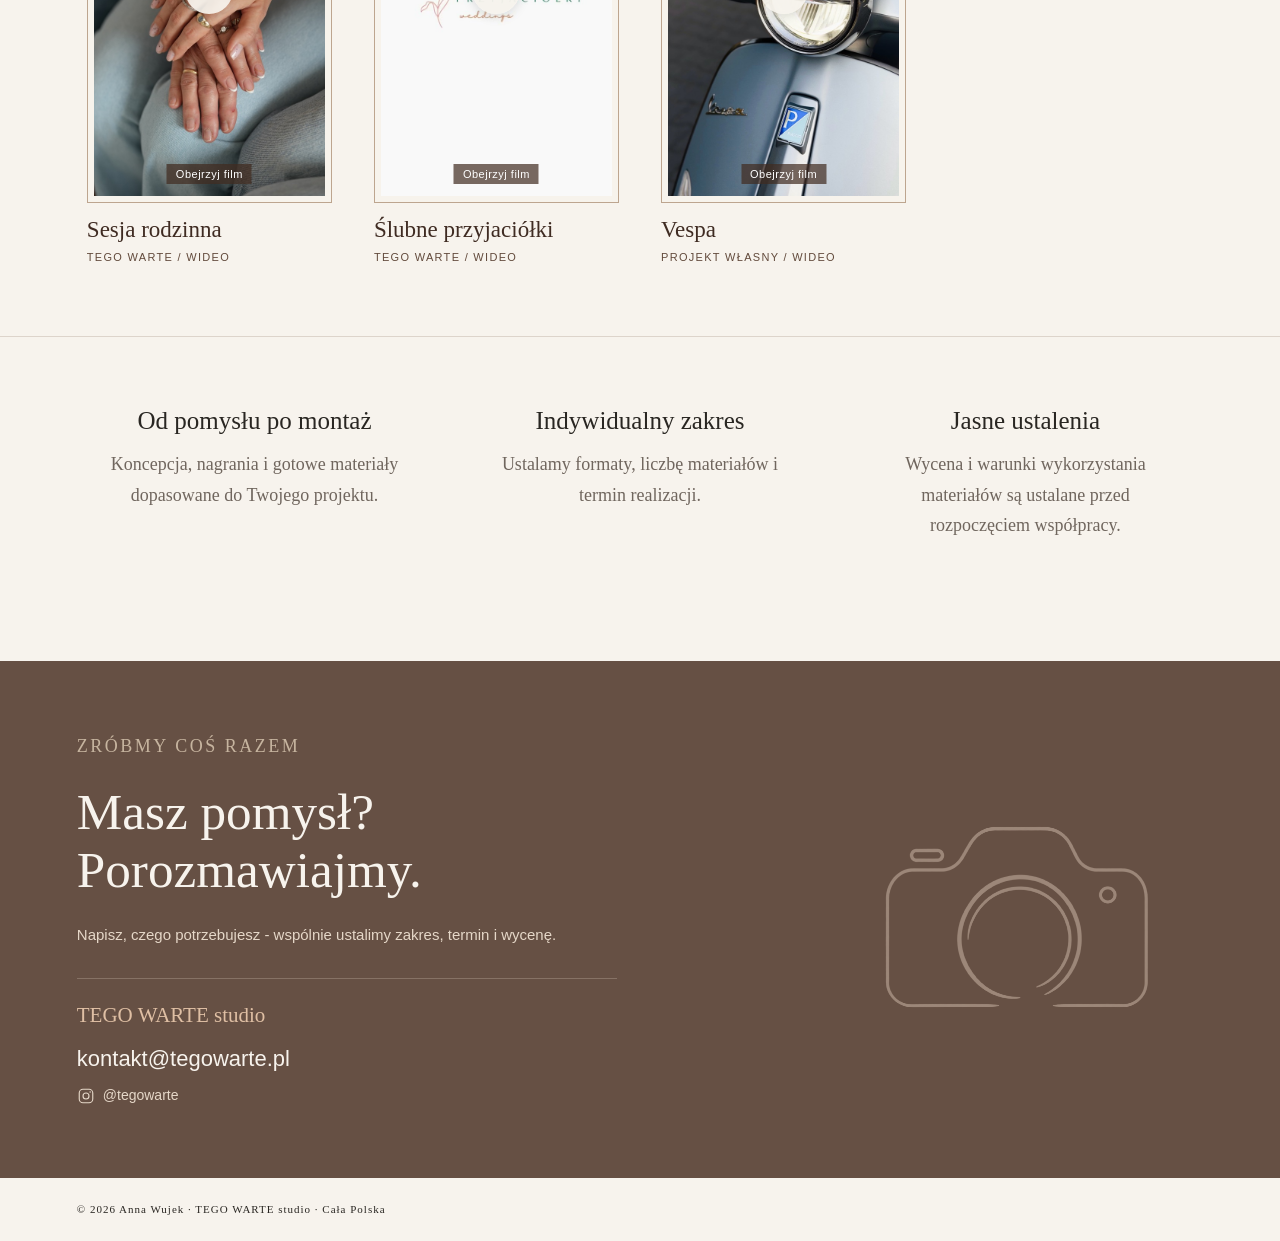
==== commit 01bd72a1: "Unify page metadata and make portfolio entrances reliable" ====
--- a/tegowarte.html
+++ b/tegowarte.html
@@ -1 +1 @@
-<!doctype html><html lang="pl"><head><meta charset="utf-8"><meta name="viewport" content="width=device-width,initial-scale=1"><title>TEGO WARTE studio - Anna Wujek</title><meta name="description" content="Anna Wujek - UGC dla marek i TEGO WARTE studio. Filmy, zdjęcia i historie z wydarzeń. Wrocław."><link rel="stylesheet" href="style.css?v=20261115-captionfonts"></head><body><nav><a href="index.html"><strong class="brand">Anna Wujek <span class="brand-divider">|</span> <span class="brand-wordmark"><img class="brand-logo" src="logo-tegowarte.png" alt="TEGO WARTE studio"></span></strong></a><div><a href="index.html">START</a><a href="ugc.html">UGC</a><a href="tegowarte.html">TEGO WARTE</a><a href="index.html#kontakt">KONTAKT</a></div></nav><main><section class="intro portfolio-intro"><span class="eyebrow">Anna Wujek / Portfolio</span><h1>TEGO WARTE studio</h1><p>Każdy moment jest TEGO wart. Filmy z wydarzeń, ślubów i sesji oraz materiały do social mediów dla firm.</p></section><section class="section"><span class="eyebrow">Wybrane materiały</span><h2>Zobacz, co <em>tworzę.</em></h2><div class="grid"><article><button type="button" class="film-preview" data-video="tegowarte-brwi.mp4" data-title="Stylizacja brwi" aria-label="Odtwórz film: Stylizacja brwi"><img class="film-cover" src="tegowarte-brwi.jpeg" alt="" loading="lazy"><span class="film-play" aria-hidden="true"><svg viewBox="0 0 24 24" fill="currentColor"><path d="M9 5v14l11-7z"/></svg></span><span class="film-open">Obejrzyj film</span></button><h3>Stylizacja brwi</h3><span>TEGO WARTE / WIDEO</span></article><article><button type="button" class="film-preview" data-video="tegowarte-content-creator.mp4" data-title="Content Creator" aria-label="Odtwórz film: Content Creator"><img class="film-cover" src="tegowarte-content-creator.png" alt="" loading="lazy"><span class="film-play" aria-hidden="true"><svg viewBox="0 0 24 24" fill="currentColor"><path d="M9 5v14l11-7z"/></svg></span><span class="film-open">Obejrzyj film</span></button><h3>Content Creator</h3><span>TEGO WARTE / WIDEO</span></article><article><button type="button" class="film-preview" data-video="tegowarte-dominika-patryk-slub.mp4" data-title="Dominika &amp; Patryk" aria-label="Odtwórz film: Dominika &amp; Patryk"><img class="film-cover" src="tegowarte-dominika-patryk-slub.jpg" alt="" loading="lazy"><span class="film-play" aria-hidden="true"><svg viewBox="0 0 24 24" fill="currentColor"><path d="M9 5v14l11-7z"/></svg></span><span class="film-open">Obejrzyj film</span></button><h3>Dominika &amp; Patryk</h3><span>TEGO WARTE / WIDEO</span></article><article><button type="button" class="film-preview" data-video="tegowarte-emilka-i-dziewczynki.mp4" data-title="Emilia &amp; dziewczynki" aria-label="Odtwórz film: Emilia &amp; dziewczynki"><img class="film-cover" src="tegowarte-emilka-i-dziewczynki.jpg" alt="" loading="lazy"><span class="film-play" aria-hidden="true"><svg viewBox="0 0 24 24" fill="currentColor"><path d="M9 5v14l11-7z"/></svg></span><span class="film-open">Obejrzyj film</span></button><h3>Emilia &amp; dziewczynki</h3><span>TEGO WARTE / WIDEO</span></article><article><button type="button" class="film-preview" data-video="tegowarte-oliwia-kamil-ciaza1.mp4" data-title="Oliwia &amp; Kamil" aria-label="Odtwórz film: Oliwia &amp; Kamil"><img class="film-cover" src="tegowarte-oliwia-kamil-ciaza1.jpg" alt="" loading="lazy"><span class="film-play" aria-hidden="true"><svg viewBox="0 0 24 24" fill="currentColor"><path d="M9 5v14l11-7z"/></svg></span><span class="film-open">Obejrzyj film</span></button><h3>Oliwia &amp; Kamil</h3><span>TEGO WARTE / WIDEO</span></article><article><button type="button" class="film-preview" data-video="tegowarte-oliwia-kamil-ciaza2.mp4" data-title="Oliwia &amp; Kamil" aria-label="Odtwórz film: Oliwia &amp; Kamil"><img class="film-cover" src="tegowarte-oliwia-kamil-ciaza2.jpg" alt="" loading="lazy"><span class="film-play" aria-hidden="true"><svg viewBox="0 0 24 24" fill="currentColor"><path d="M9 5v14l11-7z"/></svg></span><span class="film-open">Obejrzyj film</span></button><h3>Oliwia &amp; Kamil</h3><span>TEGO WARTE / WIDEO</span></article><article><button type="button" class="film-preview" data-video="tegowarte-panienski-dominiki.mp4" data-title="Panieński Dominiki" aria-label="Odtwórz film: Panieński Dominiki"><img class="film-cover" src="tegowarte-panienski-dominiki.jpeg" alt="" loading="lazy"><span class="film-play" aria-hidden="true"><svg viewBox="0 0 24 24" fill="currentColor"><path d="M9 5v14l11-7z"/></svg></span><span class="film-open">Obejrzyj film</span></button><h3>Panieński Dominiki</h3><span>TEGO WARTE / WIDEO</span></article><article><button type="button" class="film-preview" data-video="tegowarte-sense-resort.mp4" data-title="Sense Resort" aria-label="Odtwórz film: Sense Resort"><img class="film-cover" src="tegowarte-sense-resort.png" alt="" loading="lazy"><span class="film-play" aria-hidden="true"><svg viewBox="0 0 24 24" fill="currentColor"><path d="M9 5v14l11-7z"/></svg></span><span class="film-open">Obejrzyj film</span></button><h3>Sense Resort</h3><span>PROJEKT WŁASNY / WIDEO</span></article><article><button type="button" class="film-preview" data-video="tegowarte-sesja-rodzinna.mp4" data-title="Sesja rodzinna" aria-label="Odtwórz film: Sesja rodzinna"><img class="film-cover" src="tegowarte-sesja-rodzinna.jpg" alt="" loading="lazy"><span class="film-play" aria-hidden="true"><svg viewBox="0 0 24 24" fill="currentColor"><path d="M9 5v14l11-7z"/></svg></span><span class="film-open">Obejrzyj film</span></button><h3>Sesja rodzinna</h3><span>TEGO WARTE / WIDEO</span></article><article><button type="button" class="film-preview" data-video="tegowarte-slubne-przyjaciolki.mp4" data-title="Ślubne przyjaciółki" aria-label="Odtwórz film: Ślubne przyjaciółki"><img class="film-cover" src="tegowarte-slubne-przyjaciolki.jpg" alt="" loading="lazy"><span class="film-play" aria-hidden="true"><svg viewBox="0 0 24 24" fill="currentColor"><path d="M9 5v14l11-7z"/></svg></span><span class="film-open">Obejrzyj film</span></button><h3>Ślubne przyjaciółki</h3><span>TEGO WARTE / WIDEO</span></article><article><button type="button" class="film-preview" data-video="tegowarte-vespa.mp4" data-title="Vespa" aria-label="Odtwórz film: Vespa"><img class="film-cover" src="tegowarte-vespa.jpeg" alt="" loading="lazy"><span class="film-play" aria-hidden="true"><svg viewBox="0 0 24 24" fill="currentColor"><path d="M9 5v14l11-7z"/></svg></span><span class="film-open">Obejrzyj film</span></button><h3>Vespa</h3><span>PROJEKT WŁASNY / WIDEO</span></article></div></section><section class="section notes"><div><h3>Od pomysłu po montaż</h3><p>Koncepcja, nagrania i gotowe materiały dopasowane do Twojego projektu.</p></div><div><h3>Indywidualny zakres</h3><p>Ustalamy formaty, liczbę materiałów i termin realizacji.</p></div><div><h3>Jasne ustalenia</h3><p>Wycena i warunki wykorzystania materiałów są ustalane przed rozpoczęciem współpracy.</p></div></section><section class="contact contact-camera" id="kontakt"><div class="contact-copy"><span class="eyebrow" style="color:#c6b49f">Zróbmy coś razem</span><h2>Masz pomysł?<br>Porozmawiajmy.</h2><p>Napisz, czego potrzebujesz - wspólnie ustalimy zakres, termin i wycenę.</p><div class="contact-blocks"><div class="contact-block"><h3>TEGO WARTE studio</h3><a class="contact-email" href="mailto:kontakt@tegowarte.pl">kontakt@tegowarte.pl</a><a class="contact-instagram" href="https://www.instagram.com/tegowarte/" target="_blank" rel="noopener noreferrer"><svg class="ig-icon" viewBox="0 0 24 24" fill="none" stroke="currentColor" stroke-width="1.5" aria-hidden="true"><rect x="3" y="3" width="18" height="18" rx="5"/><circle cx="12" cy="12" r="4"/><circle cx="17.5" cy="6.5" r="1" fill="currentColor" stroke="none"/></svg><span>@tegowarte</span></a></div></div></div><div class="camera-accent camera-graphic" aria-hidden="true"><img src="aparat-grafika.png" alt=""></div></section></main><footer>© 2026 Anna Wujek · TEGO WARTE studio · Cała Polska</footer><dialog class="film-dialog" aria-labelledby="film-title"><div class="film-toolbar"><h2 id="film-title"></h2><div><button type="button" class="film-fullscreen">Pełny ekran</button><button type="button" class="film-close" aria-label="Zamknij film">Zamknij ×</button></div></div><video class="film-player" controls playsinline preload="none"></video><p class="film-error" hidden>Nie udało się odtworzyć filmu. <a>Otwórz plik filmu</a></p></dialog><script src="gallery.js?v=20261115-video-fullscreen" defer></script><script src="animations.js?v=20261115-motion" defer></script></body></html>+<!doctype html><html lang="pl"><head><meta charset="utf-8"><meta name="viewport" content="width=device-width,initial-scale=1"><link rel="stylesheet" href="style.css?v=20261115-portfolio-motion"><title>Anna Wujek | TEGO WARTE studio</title><meta name="description" content="Filmy, zdjęcia i historie z wydarzeń. Anna Wujek | TEGO WARTE studio. Cała Polska."><meta property="og:title" content="Anna Wujek | TEGO WARTE studio"><meta property="og:description" content="Filmy, zdjęcia i historie z wydarzeń. Anna Wujek | TEGO WARTE studio. Cała Polska."><meta name="twitter:title" content="Anna Wujek | TEGO WARTE studio"><meta name="twitter:description" content="Filmy, zdjęcia i historie z wydarzeń. Anna Wujek | TEGO WARTE studio. Cała Polska."><meta property="og:image" content="https://annawujek-tegowarte.github.io/podglad-logo-bezowe.png"><meta property="og:image:width" content="1254"><meta property="og:image:height" content="1254"><meta property="og:image:alt" content="TEGO WARTE studio - logo na beżowym tle"><meta name="twitter:card" content="summary_large_image"><meta name="twitter:image" content="https://annawujek-tegowarte.github.io/podglad-logo-bezowe.png"></head><body><nav><a href="index.html"><strong class="brand">Anna Wujek <span class="brand-divider">|</span> <span class="brand-wordmark"><img class="brand-logo" src="logo-tegowarte.png" alt="TEGO WARTE studio"></span></strong></a><div><a href="index.html">START</a><a href="ugc.html">UGC</a><a href="tegowarte.html" aria-current="page">TEGO WARTE</a><a href="index.html#kontakt">KONTAKT</a></div></nav><main><section class="intro portfolio-intro"><span class="eyebrow">Anna Wujek / Portfolio</span><h1>TEGO WARTE studio</h1><p>Każdy moment jest TEGO wart. Filmy z wydarzeń, ślubów i sesji oraz materiały do social mediów dla firm.</p></section><section class="section"><span class="eyebrow">Wybrane materiały</span><h2>Zobacz, co <em>tworzę.</em></h2><div class="grid"><article><button type="button" class="film-preview" data-video="tegowarte-brwi.mp4" data-title="Stylizacja brwi" aria-label="Odtwórz film: Stylizacja brwi"><img class="film-cover" src="tegowarte-brwi.jpeg" alt="" loading="lazy"><span class="film-play" aria-hidden="true"><svg viewBox="0 0 24 24" fill="currentColor"><path d="M9 5v14l11-7z"/></svg></span><span class="film-open">Obejrzyj film</span></button><h3>Stylizacja brwi</h3><span>TEGO WARTE / WIDEO</span></article><article><button type="button" class="film-preview" data-video="tegowarte-content-creator.mp4" data-title="Content Creator" aria-label="Odtwórz film: Content Creator"><img class="film-cover" src="tegowarte-content-creator.png" alt="" loading="lazy"><span class="film-play" aria-hidden="true"><svg viewBox="0 0 24 24" fill="currentColor"><path d="M9 5v14l11-7z"/></svg></span><span class="film-open">Obejrzyj film</span></button><h3>Content Creator</h3><span>TEGO WARTE / WIDEO</span></article><article><button type="button" class="film-preview" data-video="tegowarte-dominika-patryk-slub.mp4" data-title="Dominika &amp; Patryk" aria-label="Odtwórz film: Dominika &amp; Patryk"><img class="film-cover" src="tegowarte-dominika-patryk-slub.jpg" alt="" loading="lazy"><span class="film-play" aria-hidden="true"><svg viewBox="0 0 24 24" fill="currentColor"><path d="M9 5v14l11-7z"/></svg></span><span class="film-open">Obejrzyj film</span></button><h3>Dominika &amp; Patryk</h3><span>TEGO WARTE / WIDEO</span></article><article><button type="button" class="film-preview" data-video="tegowarte-emilka-i-dziewczynki.mp4" data-title="Emilia &amp; dziewczynki" aria-label="Odtwórz film: Emilia &amp; dziewczynki"><img class="film-cover" src="tegowarte-emilka-i-dziewczynki.jpg" alt="" loading="lazy"><span class="film-play" aria-hidden="true"><svg viewBox="0 0 24 24" fill="currentColor"><path d="M9 5v14l11-7z"/></svg></span><span class="film-open">Obejrzyj film</span></button><h3>Emilia &amp; dziewczynki</h3><span>TEGO WARTE / WIDEO</span></article><article><button type="button" class="film-preview" data-video="tegowarte-oliwia-kamil-ciaza1.mp4" data-title="Oliwia &amp; Kamil" aria-label="Odtwórz film: Oliwia &amp; Kamil"><img class="film-cover" src="tegowarte-oliwia-kamil-ciaza1.jpg" alt="" loading="lazy"><span class="film-play" aria-hidden="true"><svg viewBox="0 0 24 24" fill="currentColor"><path d="M9 5v14l11-7z"/></svg></span><span class="film-open">Obejrzyj film</span></button><h3>Oliwia &amp; Kamil</h3><span>TEGO WARTE / WIDEO</span></article><article><button type="button" class="film-preview" data-video="tegowarte-oliwia-kamil-ciaza2.mp4" data-title="Oliwia &amp; Kamil" aria-label="Odtwórz film: Oliwia &amp; Kamil"><img class="film-cover" src="tegowarte-oliwia-kamil-ciaza2.jpg" alt="" loading="lazy"><span class="film-play" aria-hidden="true"><svg viewBox="0 0 24 24" fill="currentColor"><path d="M9 5v14l11-7z"/></svg></span><span class="film-open">Obejrzyj film</span></button><h3>Oliwia &amp; Kamil</h3><span>TEGO WARTE / WIDEO</span></article><article><button type="button" class="film-preview" data-video="tegowarte-panienski-dominiki.mp4" data-title="Panieński Dominiki" aria-label="Odtwórz film: Panieński Dominiki"><img class="film-cover" src="tegowarte-panienski-dominiki.jpeg" alt="" loading="lazy"><span class="film-play" aria-hidden="true"><svg viewBox="0 0 24 24" fill="currentColor"><path d="M9 5v14l11-7z"/></svg></span><span class="film-open">Obejrzyj film</span></button><h3>Panieński Dominiki</h3><span>TEGO WARTE / WIDEO</span></article><article><button type="button" class="film-preview" data-video="tegowarte-sense-resort.mp4" data-title="Sense Resort" aria-label="Odtwórz film: Sense Resort"><img class="film-cover" src="tegowarte-sense-resort.png" alt="" loading="lazy"><span class="film-play" aria-hidden="true"><svg viewBox="0 0 24 24" fill="currentColor"><path d="M9 5v14l11-7z"/></svg></span><span class="film-open">Obejrzyj film</span></button><h3>Sense Resort</h3><span>PROJEKT WŁASNY / WIDEO</span></article><article><button type="button" class="film-preview" data-video="tegowarte-sesja-rodzinna.mp4" data-title="Sesja rodzinna" aria-label="Odtwórz film: Sesja rodzinna"><img class="film-cover" src="tegowarte-sesja-rodzinna.jpg" alt="" loading="lazy"><span class="film-play" aria-hidden="true"><svg viewBox="0 0 24 24" fill="currentColor"><path d="M9 5v14l11-7z"/></svg></span><span class="film-open">Obejrzyj film</span></button><h3>Sesja rodzinna</h3><span>TEGO WARTE / WIDEO</span></article><article><button type="button" class="film-preview" data-video="tegowarte-slubne-przyjaciolki.mp4" data-title="Ślubne przyjaciółki" aria-label="Odtwórz film: Ślubne przyjaciółki"><img class="film-cover" src="tegowarte-slubne-przyjaciolki.jpg" alt="" loading="lazy"><span class="film-play" aria-hidden="true"><svg viewBox="0 0 24 24" fill="currentColor"><path d="M9 5v14l11-7z"/></svg></span><span class="film-open">Obejrzyj film</span></button><h3>Ślubne przyjaciółki</h3><span>TEGO WARTE / WIDEO</span></article><article><button type="button" class="film-preview" data-video="tegowarte-vespa.mp4" data-title="Vespa" aria-label="Odtwórz film: Vespa"><img class="film-cover" src="tegowarte-vespa.jpeg" alt="" loading="lazy"><span class="film-play" aria-hidden="true"><svg viewBox="0 0 24 24" fill="currentColor"><path d="M9 5v14l11-7z"/></svg></span><span class="film-open">Obejrzyj film</span></button><h3>Vespa</h3><span>PROJEKT WŁASNY / WIDEO</span></article></div></section><section class="section notes"><div><h3>Od pomysłu po montaż</h3><p>Koncepcja, nagrania i gotowe materiały dopasowane do Twojego projektu.</p></div><div><h3>Indywidualny zakres</h3><p>Ustalamy formaty, liczbę materiałów i termin realizacji.</p></div><div><h3>Jasne ustalenia</h3><p>Wycena i warunki wykorzystania materiałów są ustalane przed rozpoczęciem współpracy.</p></div></section><section class="contact contact-camera" id="kontakt"><div class="contact-copy"><span class="eyebrow" style="color:#c6b49f">Zróbmy coś razem</span><h2>Masz pomysł?<br>Porozmawiajmy.</h2><p>Napisz, czego potrzebujesz - wspólnie ustalimy zakres, termin i wycenę.</p><div class="contact-blocks"><div class="contact-block"><h3>TEGO WARTE studio</h3><a class="contact-email" href="mailto:kontakt@tegowarte.pl">kontakt@tegowarte.pl</a><a class="contact-instagram" href="https://www.instagram.com/tegowarte/" target="_blank" rel="noopener noreferrer"><svg class="ig-icon" viewBox="0 0 24 24" fill="none" stroke="currentColor" stroke-width="1.5" aria-hidden="true"><rect x="3" y="3" width="18" height="18" rx="5"/><circle cx="12" cy="12" r="4"/><circle cx="17.5" cy="6.5" r="1" fill="currentColor" stroke="none"/></svg><span>@tegowarte</span></a></div></div></div><div class="camera-accent camera-graphic" aria-hidden="true"><img src="aparat-grafika.png" alt=""></div></section></main><footer>© 2026 Anna Wujek · TEGO WARTE studio · Cała Polska</footer><dialog class="film-dialog" aria-labelledby="film-title"><div class="film-toolbar"><h2 id="film-title"></h2><div><button type="button" class="film-fullscreen">Pełny ekran</button><button type="button" class="film-close" aria-label="Zamknij film">Zamknij ×</button></div></div><video class="film-player" controls playsinline preload="none"></video><p class="film-error" hidden>Nie udało się odtworzyć filmu. <a>Otwórz plik filmu</a></p></dialog><script src="gallery.js?v=20261115-video-fullscreen" defer></script><script src="animations.js?v=20261115-portfolio-motion" defer></script></body></html>
--- a/style.css
+++ b/style.css
@@ -464,3 +464,41 @@
 
 .welcome-content>p{white-space:normal}
 @media(max-width:380px){nav .brand{gap:9px}.brand-wordmark{width:140px}nav .brand-wordmark .brand-logo{width:140px;top:-57px}}
+
+/* Stack the opening on phones so the portrait does not sink below the cards. */
+@media(max-width:700px){
+ .welcome{grid-template-columns:minmax(0,1fr)}
+ .welcome-photo{height:300px;padding:18px 20px 0;grid-row:1}
+ .welcome-photo img{width:auto;height:100%;max-width:85%;max-height:282px;min-height:0}
+ .welcome-content{padding:26px 6% 32px;min-width:0}
+ .welcome h1{font-size:clamp(34px,9vw,44px);margin:14px 0}
+ .welcome-content>p{font-size:18px;max-width:100%;margin-top:14px;margin-bottom:24px}
+ .entry-links{gap:14px}
+ .entry-frame{padding:18px 20px}
+ .entry-frame h2{font-size:26px}
+ .entry-frame p{font-size:14px}
+ .welcome-socials{margin-top:22px;gap:22px}
+}
+
+/* Blend the cropped portrait into the mobile opening background. */
+@media(max-width:700px){
+ .welcome-photo img{-webkit-mask-image:linear-gradient(to top,transparent 0%,#000 22%);mask-image:linear-gradient(to top,transparent 0%,#000 22%)}
+}
+
+/* Center the decorative contact camera on mobile. */
+@media(max-width:700px){.contact-camera .camera-accent{justify-content:center;justify-self:center;width:100%}.contact-camera .camera-accent img{margin-left:auto;margin-right:auto}}
+
+/* Clear, comfortably tappable navigation on phones. */
+@media(max-width:700px){
+ nav>div{display:grid;grid-template-columns:.85fr .7fr 1.5fr 1.15fr;gap:6px;width:100%;font-size:clamp(11px,3.3vw,14px);letter-spacing:.3px}
+ nav>div>a{display:flex;align-items:center;justify-content:center;min-height:44px;padding:9px 4px;margin:0;border:1px solid #b69b84;border-radius:4px;background:#eee3d6;color:#594234;line-height:1.2;white-space:nowrap;transition:background-color .2s,color .2s,border-color .2s}
+ nav>div>a[aria-current="page"]{background:#665044;border-color:#665044;color:#fff9f1}
+ nav>div>a:hover,nav>div>a:focus-visible{background:#7b5b45;border-color:#7b5b45;color:#fff9f1}
+ nav>div>a:focus-visible{outline:2px solid #665044;outline-offset:3px}
+}
+
+/* Keyframes also run when an element is revealed before the first paint. */
+@keyframes portfolio-reveal{from{opacity:0;translate:0 26px}to{opacity:1;translate:0 0}}
+@media(prefers-reduced-motion:no-preference){
+ .motion-reveal.is-visible{animation:portfolio-reveal .8s cubic-bezier(.2,.65,.3,1) var(--reveal-delay,0ms) both;transition:none}
+}
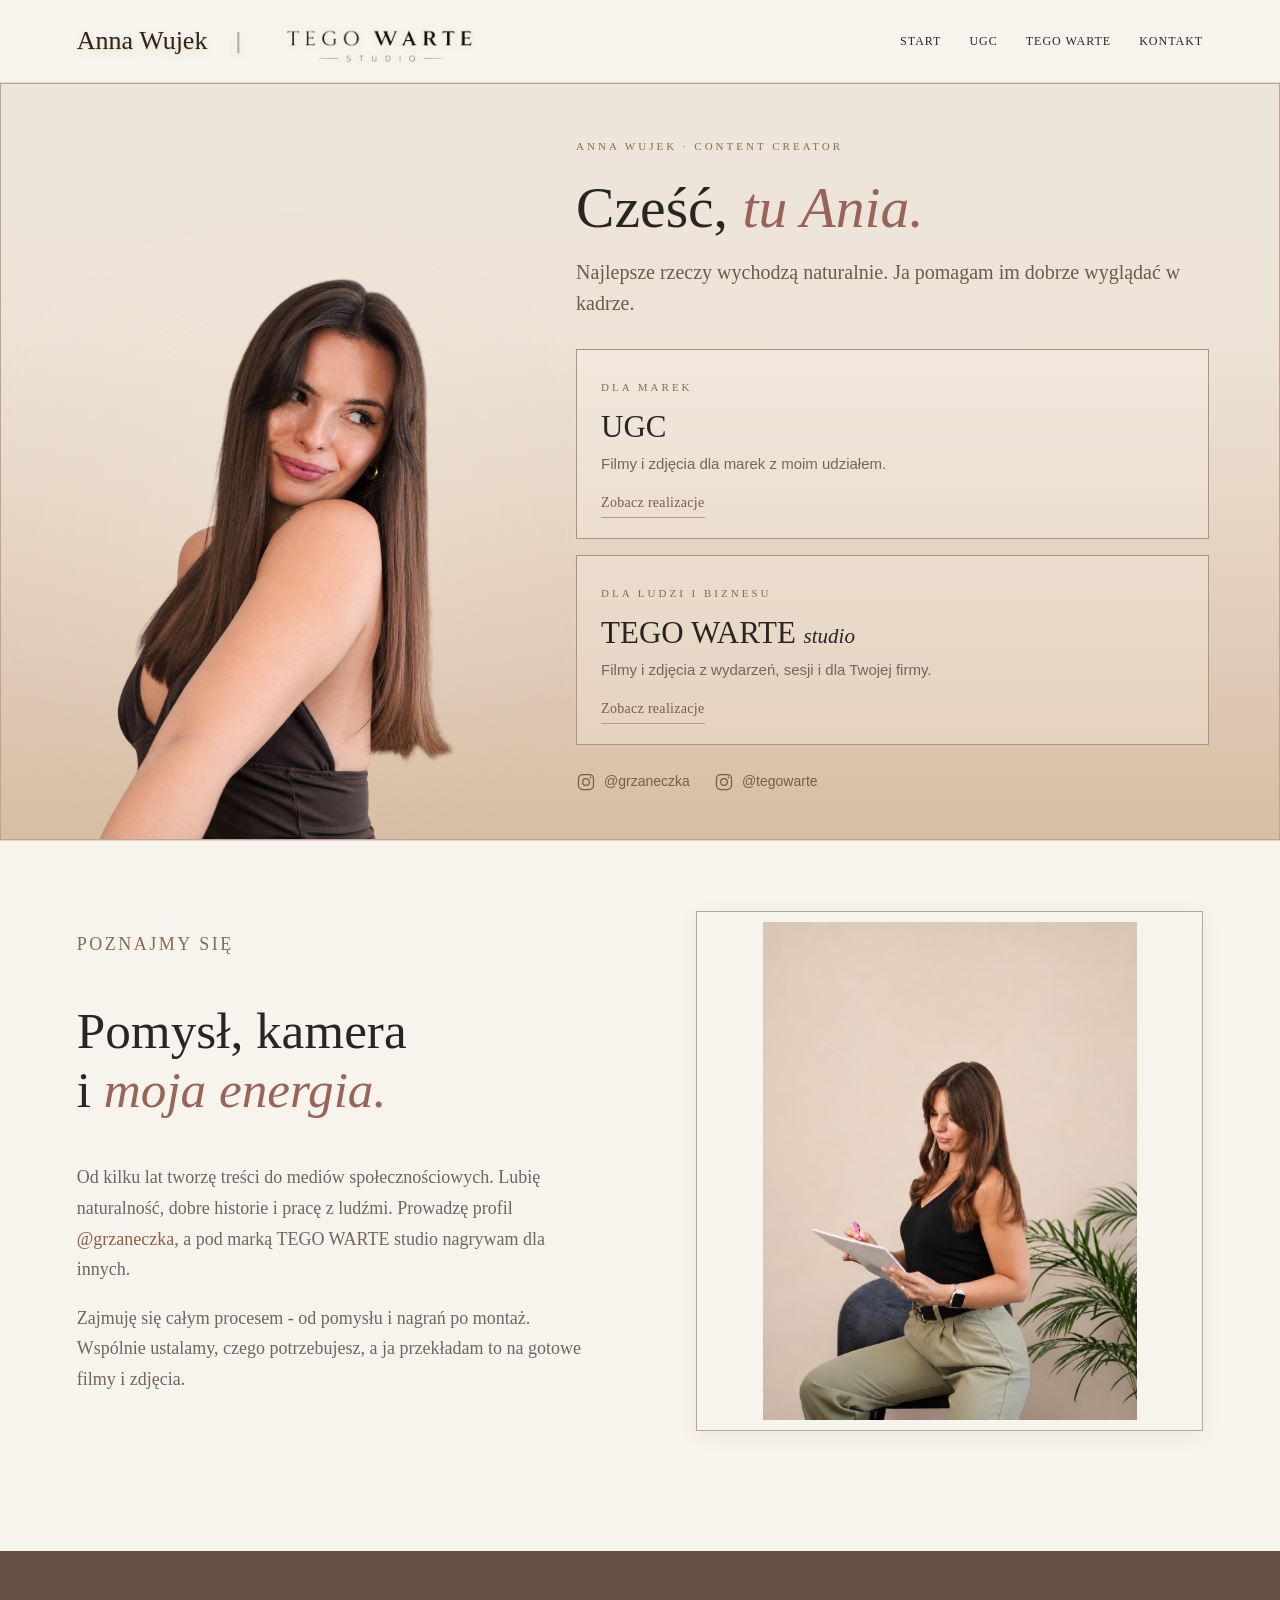
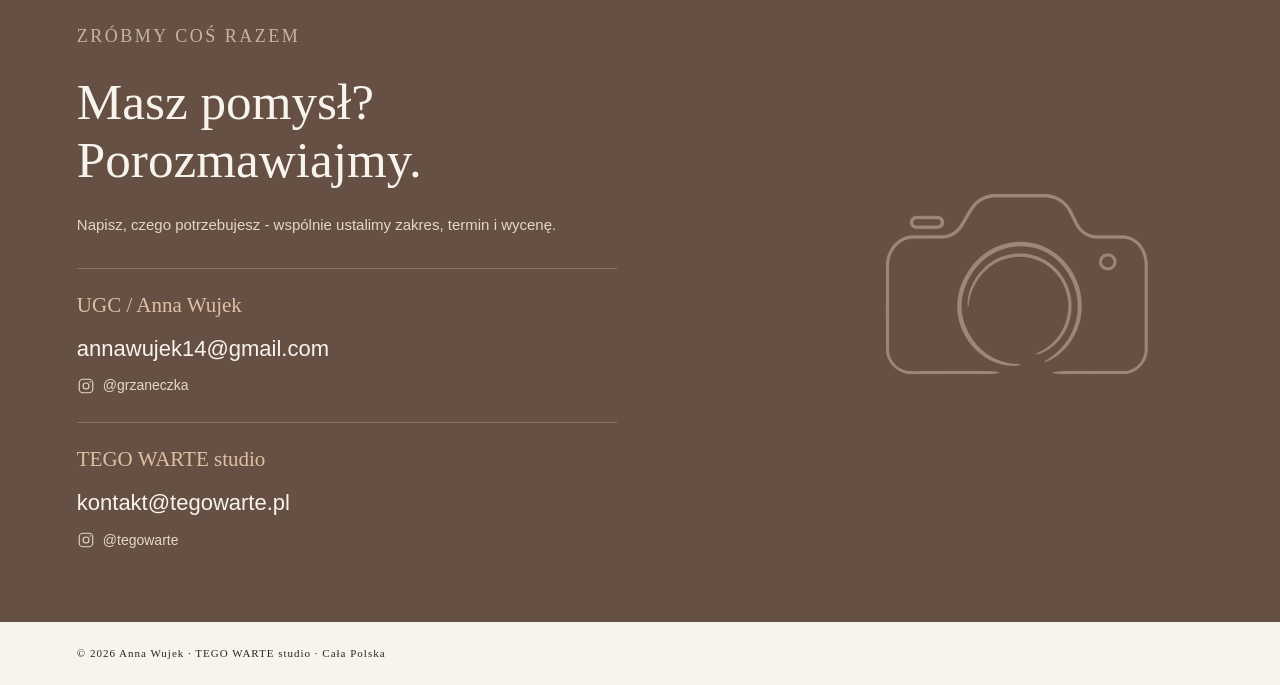
==== commit fda80407: "Refine mobile navigation and start external visits at home" ====
--- a/tegowarte.html
+++ b/tegowarte.html
@@ -1 +1 @@
-<!doctype html><html lang="pl"><head><meta charset="utf-8"><meta name="viewport" content="width=device-width,initial-scale=1"><link rel="stylesheet" href="style.css?v=20261115-portfolio-motion"><title>Anna Wujek | TEGO WARTE studio</title><meta name="description" content="Filmy, zdjęcia i historie z wydarzeń. Anna Wujek | TEGO WARTE studio. Cała Polska."><meta property="og:title" content="Anna Wujek | TEGO WARTE studio"><meta property="og:description" content="Filmy, zdjęcia i historie z wydarzeń. Anna Wujek | TEGO WARTE studio. Cała Polska."><meta name="twitter:title" content="Anna Wujek | TEGO WARTE studio"><meta name="twitter:description" content="Filmy, zdjęcia i historie z wydarzeń. Anna Wujek | TEGO WARTE studio. Cała Polska."><meta property="og:image" content="https://annawujek-tegowarte.github.io/podglad-logo-bezowe.png"><meta property="og:image:width" content="1254"><meta property="og:image:height" content="1254"><meta property="og:image:alt" content="TEGO WARTE studio - logo na beżowym tle"><meta name="twitter:card" content="summary_large_image"><meta name="twitter:image" content="https://annawujek-tegowarte.github.io/podglad-logo-bezowe.png"></head><body><nav><a href="index.html"><strong class="brand">Anna Wujek <span class="brand-divider">|</span> <span class="brand-wordmark"><img class="brand-logo" src="logo-tegowarte.png" alt="TEGO WARTE studio"></span></strong></a><div><a href="index.html">START</a><a href="ugc.html">UGC</a><a href="tegowarte.html" aria-current="page">TEGO WARTE</a><a href="index.html#kontakt">KONTAKT</a></div></nav><main><section class="intro portfolio-intro"><span class="eyebrow">Anna Wujek / Portfolio</span><h1>TEGO WARTE studio</h1><p>Każdy moment jest TEGO wart. Filmy z wydarzeń, ślubów i sesji oraz materiały do social mediów dla firm.</p></section><section class="section"><span class="eyebrow">Wybrane materiały</span><h2>Zobacz, co <em>tworzę.</em></h2><div class="grid"><article><button type="button" class="film-preview" data-video="tegowarte-brwi.mp4" data-title="Stylizacja brwi" aria-label="Odtwórz film: Stylizacja brwi"><img class="film-cover" src="tegowarte-brwi.jpeg" alt="" loading="lazy"><span class="film-play" aria-hidden="true"><svg viewBox="0 0 24 24" fill="currentColor"><path d="M9 5v14l11-7z"/></svg></span><span class="film-open">Obejrzyj film</span></button><h3>Stylizacja brwi</h3><span>TEGO WARTE / WIDEO</span></article><article><button type="button" class="film-preview" data-video="tegowarte-content-creator.mp4" data-title="Content Creator" aria-label="Odtwórz film: Content Creator"><img class="film-cover" src="tegowarte-content-creator.png" alt="" loading="lazy"><span class="film-play" aria-hidden="true"><svg viewBox="0 0 24 24" fill="currentColor"><path d="M9 5v14l11-7z"/></svg></span><span class="film-open">Obejrzyj film</span></button><h3>Content Creator</h3><span>TEGO WARTE / WIDEO</span></article><article><button type="button" class="film-preview" data-video="tegowarte-dominika-patryk-slub.mp4" data-title="Dominika &amp; Patryk" aria-label="Odtwórz film: Dominika &amp; Patryk"><img class="film-cover" src="tegowarte-dominika-patryk-slub.jpg" alt="" loading="lazy"><span class="film-play" aria-hidden="true"><svg viewBox="0 0 24 24" fill="currentColor"><path d="M9 5v14l11-7z"/></svg></span><span class="film-open">Obejrzyj film</span></button><h3>Dominika &amp; Patryk</h3><span>TEGO WARTE / WIDEO</span></article><article><button type="button" class="film-preview" data-video="tegowarte-emilka-i-dziewczynki.mp4" data-title="Emilia &amp; dziewczynki" aria-label="Odtwórz film: Emilia &amp; dziewczynki"><img class="film-cover" src="tegowarte-emilka-i-dziewczynki.jpg" alt="" loading="lazy"><span class="film-play" aria-hidden="true"><svg viewBox="0 0 24 24" fill="currentColor"><path d="M9 5v14l11-7z"/></svg></span><span class="film-open">Obejrzyj film</span></button><h3>Emilia &amp; dziewczynki</h3><span>TEGO WARTE / WIDEO</span></article><article><button type="button" class="film-preview" data-video="tegowarte-oliwia-kamil-ciaza1.mp4" data-title="Oliwia &amp; Kamil" aria-label="Odtwórz film: Oliwia &amp; Kamil"><img class="film-cover" src="tegowarte-oliwia-kamil-ciaza1.jpg" alt="" loading="lazy"><span class="film-play" aria-hidden="true"><svg viewBox="0 0 24 24" fill="currentColor"><path d="M9 5v14l11-7z"/></svg></span><span class="film-open">Obejrzyj film</span></button><h3>Oliwia &amp; Kamil</h3><span>TEGO WARTE / WIDEO</span></article><article><button type="button" class="film-preview" data-video="tegowarte-oliwia-kamil-ciaza2.mp4" data-title="Oliwia &amp; Kamil" aria-label="Odtwórz film: Oliwia &amp; Kamil"><img class="film-cover" src="tegowarte-oliwia-kamil-ciaza2.jpg" alt="" loading="lazy"><span class="film-play" aria-hidden="true"><svg viewBox="0 0 24 24" fill="currentColor"><path d="M9 5v14l11-7z"/></svg></span><span class="film-open">Obejrzyj film</span></button><h3>Oliwia &amp; Kamil</h3><span>TEGO WARTE / WIDEO</span></article><article><button type="button" class="film-preview" data-video="tegowarte-panienski-dominiki.mp4" data-title="Panieński Dominiki" aria-label="Odtwórz film: Panieński Dominiki"><img class="film-cover" src="tegowarte-panienski-dominiki.jpeg" alt="" loading="lazy"><span class="film-play" aria-hidden="true"><svg viewBox="0 0 24 24" fill="currentColor"><path d="M9 5v14l11-7z"/></svg></span><span class="film-open">Obejrzyj film</span></button><h3>Panieński Dominiki</h3><span>TEGO WARTE / WIDEO</span></article><article><button type="button" class="film-preview" data-video="tegowarte-sense-resort.mp4" data-title="Sense Resort" aria-label="Odtwórz film: Sense Resort"><img class="film-cover" src="tegowarte-sense-resort.png" alt="" loading="lazy"><span class="film-play" aria-hidden="true"><svg viewBox="0 0 24 24" fill="currentColor"><path d="M9 5v14l11-7z"/></svg></span><span class="film-open">Obejrzyj film</span></button><h3>Sense Resort</h3><span>PROJEKT WŁASNY / WIDEO</span></article><article><button type="button" class="film-preview" data-video="tegowarte-sesja-rodzinna.mp4" data-title="Sesja rodzinna" aria-label="Odtwórz film: Sesja rodzinna"><img class="film-cover" src="tegowarte-sesja-rodzinna.jpg" alt="" loading="lazy"><span class="film-play" aria-hidden="true"><svg viewBox="0 0 24 24" fill="currentColor"><path d="M9 5v14l11-7z"/></svg></span><span class="film-open">Obejrzyj film</span></button><h3>Sesja rodzinna</h3><span>TEGO WARTE / WIDEO</span></article><article><button type="button" class="film-preview" data-video="tegowarte-slubne-przyjaciolki.mp4" data-title="Ślubne przyjaciółki" aria-label="Odtwórz film: Ślubne przyjaciółki"><img class="film-cover" src="tegowarte-slubne-przyjaciolki.jpg" alt="" loading="lazy"><span class="film-play" aria-hidden="true"><svg viewBox="0 0 24 24" fill="currentColor"><path d="M9 5v14l11-7z"/></svg></span><span class="film-open">Obejrzyj film</span></button><h3>Ślubne przyjaciółki</h3><span>TEGO WARTE / WIDEO</span></article><article><button type="button" class="film-preview" data-video="tegowarte-vespa.mp4" data-title="Vespa" aria-label="Odtwórz film: Vespa"><img class="film-cover" src="tegowarte-vespa.jpeg" alt="" loading="lazy"><span class="film-play" aria-hidden="true"><svg viewBox="0 0 24 24" fill="currentColor"><path d="M9 5v14l11-7z"/></svg></span><span class="film-open">Obejrzyj film</span></button><h3>Vespa</h3><span>PROJEKT WŁASNY / WIDEO</span></article></div></section><section class="section notes"><div><h3>Od pomysłu po montaż</h3><p>Koncepcja, nagrania i gotowe materiały dopasowane do Twojego projektu.</p></div><div><h3>Indywidualny zakres</h3><p>Ustalamy formaty, liczbę materiałów i termin realizacji.</p></div><div><h3>Jasne ustalenia</h3><p>Wycena i warunki wykorzystania materiałów są ustalane przed rozpoczęciem współpracy.</p></div></section><section class="contact contact-camera" id="kontakt"><div class="contact-copy"><span class="eyebrow" style="color:#c6b49f">Zróbmy coś razem</span><h2>Masz pomysł?<br>Porozmawiajmy.</h2><p>Napisz, czego potrzebujesz - wspólnie ustalimy zakres, termin i wycenę.</p><div class="contact-blocks"><div class="contact-block"><h3>TEGO WARTE studio</h3><a class="contact-email" href="mailto:kontakt@tegowarte.pl">kontakt@tegowarte.pl</a><a class="contact-instagram" href="https://www.instagram.com/tegowarte/" target="_blank" rel="noopener noreferrer"><svg class="ig-icon" viewBox="0 0 24 24" fill="none" stroke="currentColor" stroke-width="1.5" aria-hidden="true"><rect x="3" y="3" width="18" height="18" rx="5"/><circle cx="12" cy="12" r="4"/><circle cx="17.5" cy="6.5" r="1" fill="currentColor" stroke="none"/></svg><span>@tegowarte</span></a></div></div></div><div class="camera-accent camera-graphic" aria-hidden="true"><img src="aparat-grafika.png" alt=""></div></section></main><footer>© 2026 Anna Wujek · TEGO WARTE studio · Cała Polska</footer><dialog class="film-dialog" aria-labelledby="film-title"><div class="film-toolbar"><h2 id="film-title"></h2><div><button type="button" class="film-fullscreen">Pełny ekran</button><button type="button" class="film-close" aria-label="Zamknij film">Zamknij ×</button></div></div><video class="film-player" controls playsinline preload="none"></video><p class="film-error" hidden>Nie udało się odtworzyć filmu. <a>Otwórz plik filmu</a></p></dialog><script src="gallery.js?v=20261115-video-fullscreen" defer></script><script src="animations.js?v=20261115-portfolio-motion" defer></script></body></html>+<!doctype html><html lang="pl"><head><script src="navigation.js?v=20261115-entry"></script><meta charset="utf-8"><meta name="viewport" content="width=device-width,initial-scale=1"><link rel="stylesheet" href="style.css?v=20261115-subtle-nav"><title>Anna Wujek | TEGO WARTE studio</title><meta name="description" content="Filmy, zdjęcia i historie z wydarzeń. Anna Wujek | TEGO WARTE studio. Cała Polska."><meta property="og:title" content="Anna Wujek | TEGO WARTE studio"><meta property="og:description" content="Filmy, zdjęcia i historie z wydarzeń. Anna Wujek | TEGO WARTE studio. Cała Polska."><meta name="twitter:title" content="Anna Wujek | TEGO WARTE studio"><meta name="twitter:description" content="Filmy, zdjęcia i historie z wydarzeń. Anna Wujek | TEGO WARTE studio. Cała Polska."><meta property="og:image" content="https://annawujek-tegowarte.github.io/podglad-logo-bezowe.png"><meta property="og:image:width" content="1254"><meta property="og:image:height" content="1254"><meta property="og:image:alt" content="TEGO WARTE studio - logo na beżowym tle"><meta name="twitter:card" content="summary_large_image"><meta name="twitter:image" content="https://annawujek-tegowarte.github.io/podglad-logo-bezowe.png"></head><body><nav><a href="index.html"><strong class="brand">Anna Wujek <span class="brand-divider">|</span> <span class="brand-wordmark"><img class="brand-logo" src="logo-tegowarte.png" alt="TEGO WARTE studio"></span></strong></a><div><a href="index.html">START</a><a href="ugc.html">UGC</a><a href="tegowarte.html" aria-current="page">TEGO WARTE</a><a href="index.html#kontakt">KONTAKT</a></div></nav><main><section class="intro portfolio-intro"><span class="eyebrow">Anna Wujek / Portfolio</span><h1>TEGO WARTE studio</h1><p>Każdy moment jest TEGO wart. Filmy z wydarzeń, ślubów i sesji oraz materiały do social mediów dla firm.</p></section><section class="section"><span class="eyebrow">Wybrane materiały</span><h2>Zobacz, co <em>tworzę.</em></h2><div class="grid"><article><button type="button" class="film-preview" data-video="tegowarte-brwi.mp4" data-title="Stylizacja brwi" aria-label="Odtwórz film: Stylizacja brwi"><img class="film-cover" src="tegowarte-brwi.jpeg" alt="" loading="lazy"><span class="film-play" aria-hidden="true"><svg viewBox="0 0 24 24" fill="currentColor"><path d="M9 5v14l11-7z"/></svg></span><span class="film-open">Obejrzyj film</span></button><h3>Stylizacja brwi</h3><span>TEGO WARTE / WIDEO</span></article><article><button type="button" class="film-preview" data-video="tegowarte-content-creator.mp4" data-title="Content Creator" aria-label="Odtwórz film: Content Creator"><img class="film-cover" src="tegowarte-content-creator.png" alt="" loading="lazy"><span class="film-play" aria-hidden="true"><svg viewBox="0 0 24 24" fill="currentColor"><path d="M9 5v14l11-7z"/></svg></span><span class="film-open">Obejrzyj film</span></button><h3>Content Creator</h3><span>TEGO WARTE / WIDEO</span></article><article><button type="button" class="film-preview" data-video="tegowarte-dominika-patryk-slub.mp4" data-title="Dominika &amp; Patryk" aria-label="Odtwórz film: Dominika &amp; Patryk"><img class="film-cover" src="tegowarte-dominika-patryk-slub.jpg" alt="" loading="lazy"><span class="film-play" aria-hidden="true"><svg viewBox="0 0 24 24" fill="currentColor"><path d="M9 5v14l11-7z"/></svg></span><span class="film-open">Obejrzyj film</span></button><h3>Dominika &amp; Patryk</h3><span>TEGO WARTE / WIDEO</span></article><article><button type="button" class="film-preview" data-video="tegowarte-emilka-i-dziewczynki.mp4" data-title="Emilia &amp; dziewczynki" aria-label="Odtwórz film: Emilia &amp; dziewczynki"><img class="film-cover" src="tegowarte-emilka-i-dziewczynki.jpg" alt="" loading="lazy"><span class="film-play" aria-hidden="true"><svg viewBox="0 0 24 24" fill="currentColor"><path d="M9 5v14l11-7z"/></svg></span><span class="film-open">Obejrzyj film</span></button><h3>Emilia &amp; dziewczynki</h3><span>TEGO WARTE / WIDEO</span></article><article><button type="button" class="film-preview" data-video="tegowarte-oliwia-kamil-ciaza1.mp4" data-title="Oliwia &amp; Kamil" aria-label="Odtwórz film: Oliwia &amp; Kamil"><img class="film-cover" src="tegowarte-oliwia-kamil-ciaza1.jpg" alt="" loading="lazy"><span class="film-play" aria-hidden="true"><svg viewBox="0 0 24 24" fill="currentColor"><path d="M9 5v14l11-7z"/></svg></span><span class="film-open">Obejrzyj film</span></button><h3>Oliwia &amp; Kamil</h3><span>TEGO WARTE / WIDEO</span></article><article><button type="button" class="film-preview" data-video="tegowarte-oliwia-kamil-ciaza2.mp4" data-title="Oliwia &amp; Kamil" aria-label="Odtwórz film: Oliwia &amp; Kamil"><img class="film-cover" src="tegowarte-oliwia-kamil-ciaza2.jpg" alt="" loading="lazy"><span class="film-play" aria-hidden="true"><svg viewBox="0 0 24 24" fill="currentColor"><path d="M9 5v14l11-7z"/></svg></span><span class="film-open">Obejrzyj film</span></button><h3>Oliwia &amp; Kamil</h3><span>TEGO WARTE / WIDEO</span></article><article><button type="button" class="film-preview" data-video="tegowarte-panienski-dominiki.mp4" data-title="Panieński Dominiki" aria-label="Odtwórz film: Panieński Dominiki"><img class="film-cover" src="tegowarte-panienski-dominiki.jpeg" alt="" loading="lazy"><span class="film-play" aria-hidden="true"><svg viewBox="0 0 24 24" fill="currentColor"><path d="M9 5v14l11-7z"/></svg></span><span class="film-open">Obejrzyj film</span></button><h3>Panieński Dominiki</h3><span>TEGO WARTE / WIDEO</span></article><article><button type="button" class="film-preview" data-video="tegowarte-sense-resort.mp4" data-title="Sense Resort" aria-label="Odtwórz film: Sense Resort"><img class="film-cover" src="tegowarte-sense-resort.png" alt="" loading="lazy"><span class="film-play" aria-hidden="true"><svg viewBox="0 0 24 24" fill="currentColor"><path d="M9 5v14l11-7z"/></svg></span><span class="film-open">Obejrzyj film</span></button><h3>Sense Resort</h3><span>PROJEKT WŁASNY / WIDEO</span></article><article><button type="button" class="film-preview" data-video="tegowarte-sesja-rodzinna.mp4" data-title="Sesja rodzinna" aria-label="Odtwórz film: Sesja rodzinna"><img class="film-cover" src="tegowarte-sesja-rodzinna.jpg" alt="" loading="lazy"><span class="film-play" aria-hidden="true"><svg viewBox="0 0 24 24" fill="currentColor"><path d="M9 5v14l11-7z"/></svg></span><span class="film-open">Obejrzyj film</span></button><h3>Sesja rodzinna</h3><span>TEGO WARTE / WIDEO</span></article><article><button type="button" class="film-preview" data-video="tegowarte-slubne-przyjaciolki.mp4" data-title="Ślubne przyjaciółki" aria-label="Odtwórz film: Ślubne przyjaciółki"><img class="film-cover" src="tegowarte-slubne-przyjaciolki.jpg" alt="" loading="lazy"><span class="film-play" aria-hidden="true"><svg viewBox="0 0 24 24" fill="currentColor"><path d="M9 5v14l11-7z"/></svg></span><span class="film-open">Obejrzyj film</span></button><h3>Ślubne przyjaciółki</h3><span>TEGO WARTE / WIDEO</span></article><article><button type="button" class="film-preview" data-video="tegowarte-vespa.mp4" data-title="Vespa" aria-label="Odtwórz film: Vespa"><img class="film-cover" src="tegowarte-vespa.jpeg" alt="" loading="lazy"><span class="film-play" aria-hidden="true"><svg viewBox="0 0 24 24" fill="currentColor"><path d="M9 5v14l11-7z"/></svg></span><span class="film-open">Obejrzyj film</span></button><h3>Vespa</h3><span>PROJEKT WŁASNY / WIDEO</span></article></div></section><section class="section notes"><div><h3>Od pomysłu po montaż</h3><p>Koncepcja, nagrania i gotowe materiały dopasowane do Twojego projektu.</p></div><div><h3>Indywidualny zakres</h3><p>Ustalamy formaty, liczbę materiałów i termin realizacji.</p></div><div><h3>Jasne ustalenia</h3><p>Wycena i warunki wykorzystania materiałów są ustalane przed rozpoczęciem współpracy.</p></div></section><section class="contact contact-camera" id="kontakt"><div class="contact-copy"><span class="eyebrow" style="color:#c6b49f">Zróbmy coś razem</span><h2>Masz pomysł?<br>Porozmawiajmy.</h2><p>Napisz, czego potrzebujesz - wspólnie ustalimy zakres, termin i wycenę.</p><div class="contact-blocks"><div class="contact-block"><h3>TEGO WARTE studio</h3><a class="contact-email" href="mailto:kontakt@tegowarte.pl">kontakt@tegowarte.pl</a><a class="contact-instagram" href="https://www.instagram.com/tegowarte/" target="_blank" rel="noopener noreferrer"><svg class="ig-icon" viewBox="0 0 24 24" fill="none" stroke="currentColor" stroke-width="1.5" aria-hidden="true"><rect x="3" y="3" width="18" height="18" rx="5"/><circle cx="12" cy="12" r="4"/><circle cx="17.5" cy="6.5" r="1" fill="currentColor" stroke="none"/></svg><span>@tegowarte</span></a></div></div></div><div class="camera-accent camera-graphic" aria-hidden="true"><img src="aparat-grafika.png" alt=""></div></section></main><footer>© 2026 Anna Wujek · TEGO WARTE studio · Cała Polska</footer><dialog class="film-dialog" aria-labelledby="film-title"><div class="film-toolbar"><h2 id="film-title"></h2><div><button type="button" class="film-fullscreen">Pełny ekran</button><button type="button" class="film-close" aria-label="Zamknij film">Zamknij ×</button></div></div><video class="film-player" controls playsinline preload="none"></video><p class="film-error" hidden>Nie udało się odtworzyć filmu. <a>Otwórz plik filmu</a></p></dialog><script src="gallery.js?v=20261115-video-fullscreen" defer></script><script src="animations.js?v=20261115-portfolio-motion" defer></script></body></html>
--- a/style.css
+++ b/style.css
@@ -502,3 +502,12 @@
 @media(prefers-reduced-motion:no-preference){
  .motion-reveal.is-visible{animation:portfolio-reveal .8s cubic-bezier(.2,.65,.3,1) var(--reveal-delay,0ms) both;transition:none}
 }
+
+/* Lighter mobile navigation, with a quiet current-page marker. */
+@media(max-width:700px){
+ nav{padding:16px 6% 12px;row-gap:12px}
+ nav>div{gap:5px}
+ nav>div>a{min-height:44px;padding:7px 3px;border-color:#d4c4b5;background:transparent;color:#665044;border-radius:3px}
+ nav>div>a[aria-current="page"]{background:#ece1d4;border-color:#bca48e;color:#594234;box-shadow:inset 0 -2px #9b7d65}
+ nav>div>a:hover,nav>div>a:focus-visible{background:#e9dccd;border-color:#b69b84;color:#594234}
+}
